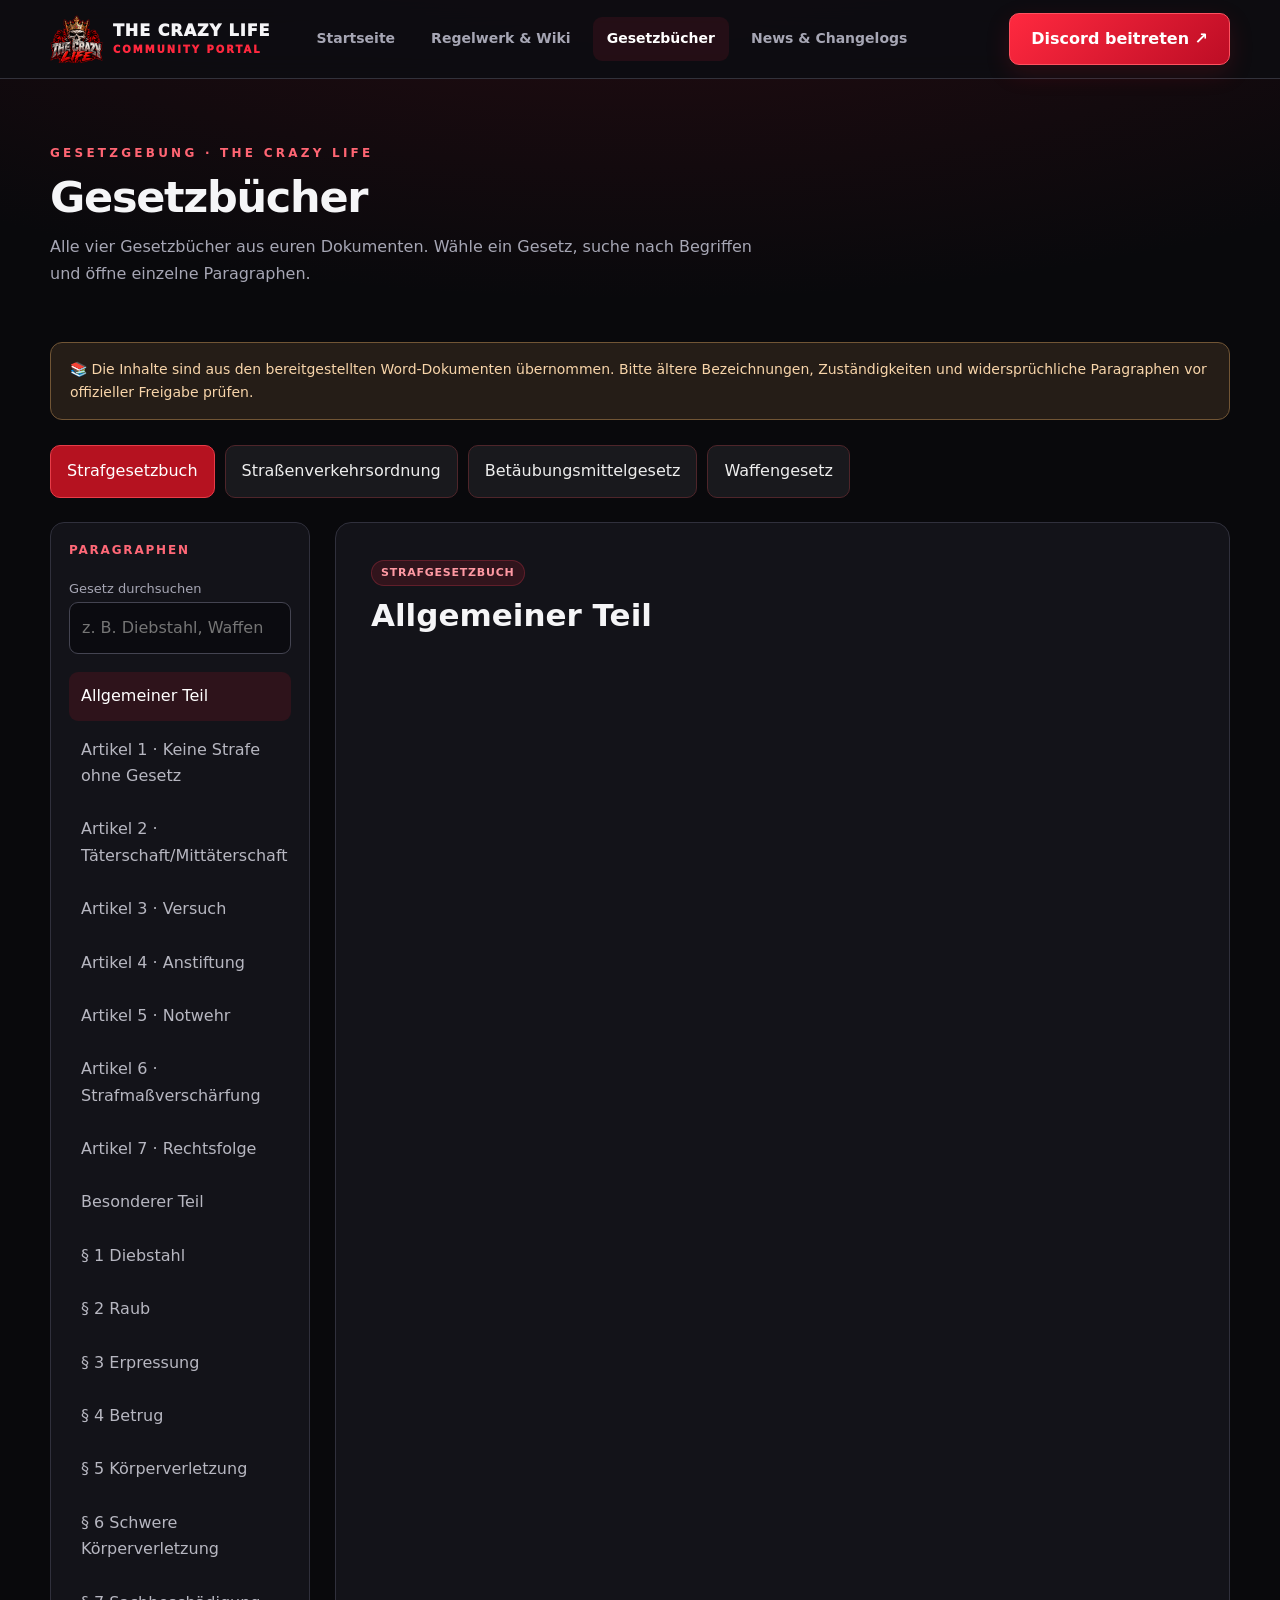
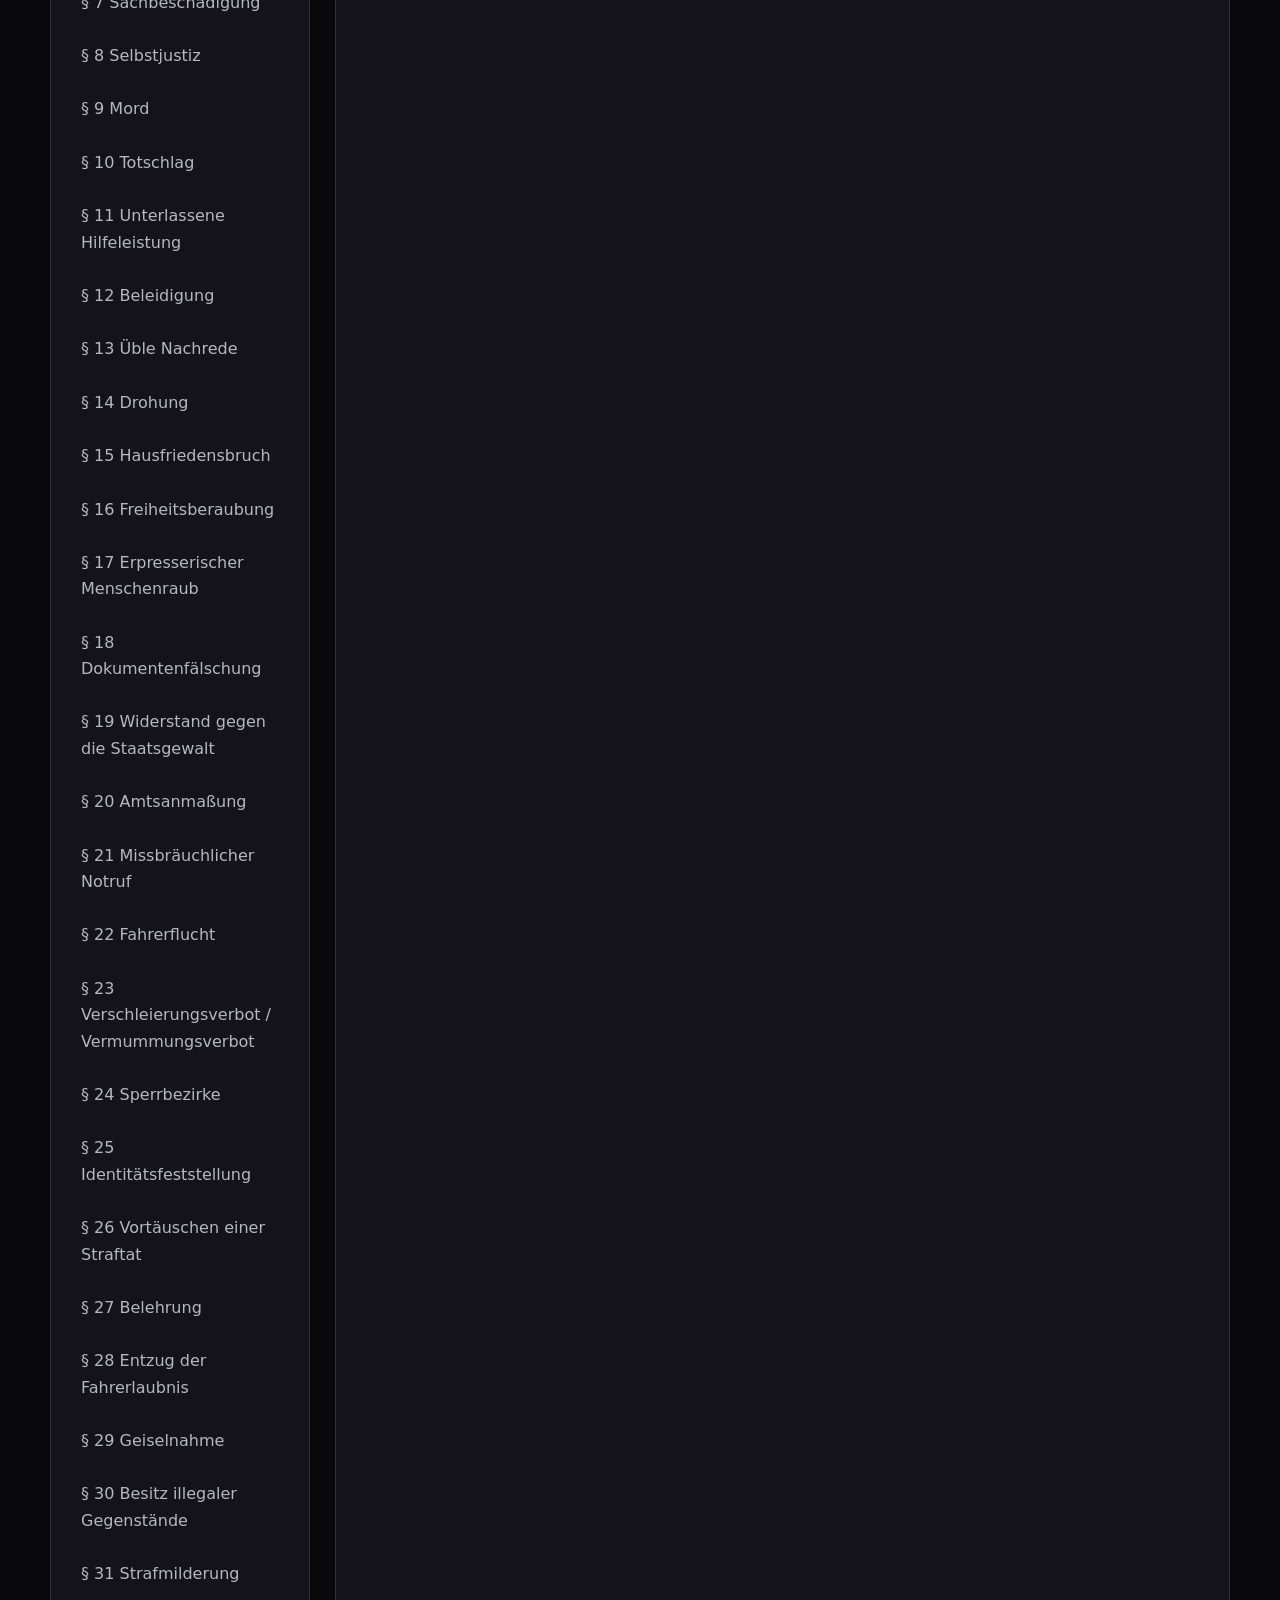
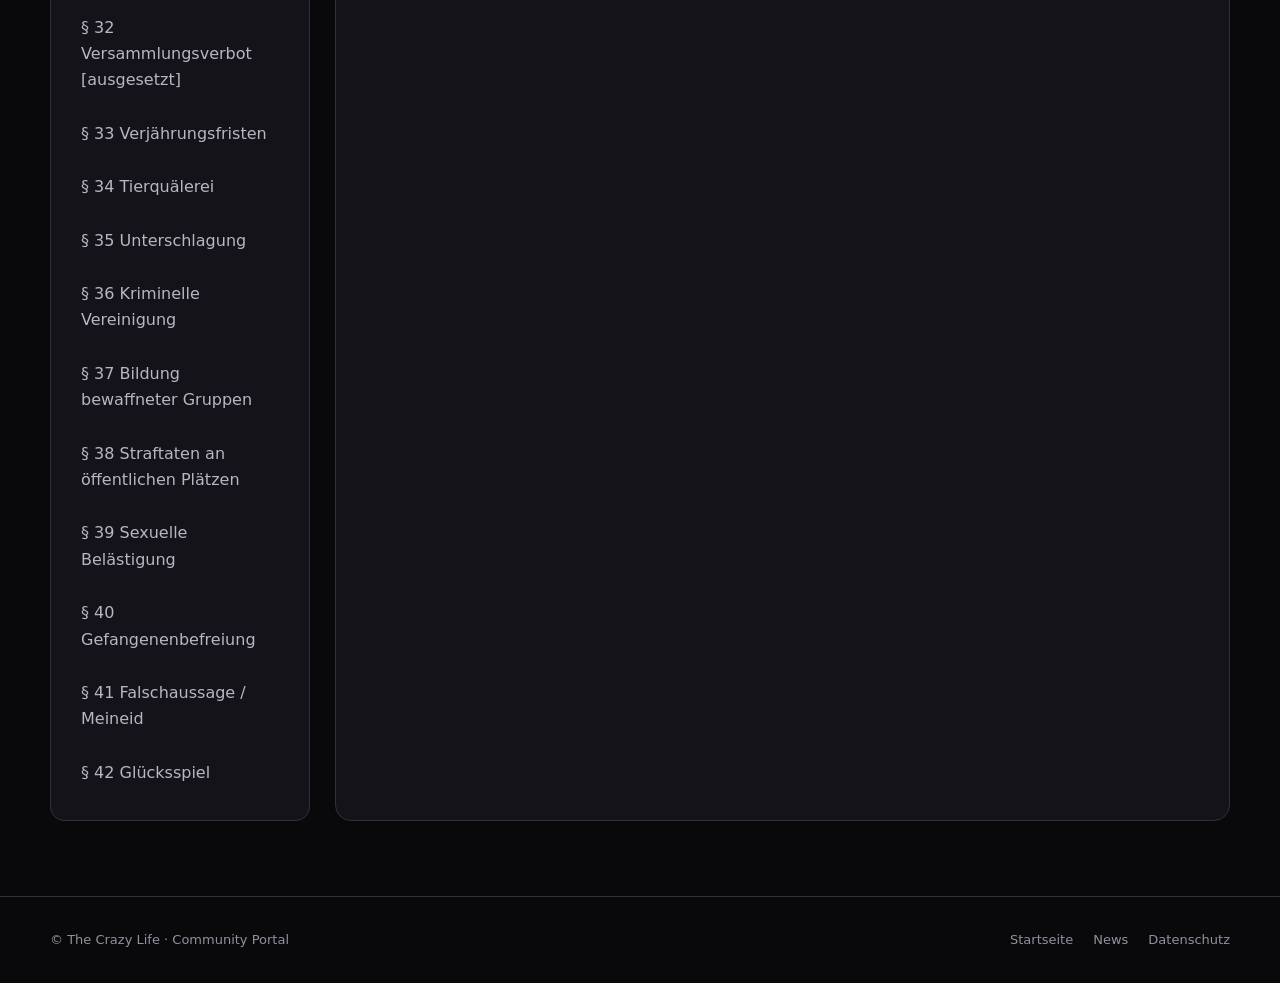
==== gesetze.html @ 924e601f "Add files via upload" ====
<!doctype html><html lang="de"><head><meta charset="utf-8"><meta name="viewport" content="width=device-width,initial-scale=1"><title>Gesetzbücher | TCL</title><meta name="description" content="Regelwerk und Wiki für The Crazy Life."><link rel="icon" href="assets/tcl-logo.png"><link rel="stylesheet" href="style.css"></head><body><header class="topbar"><div class="container header-inner"><a class="brand" href="index.html"><img src="assets/tcl-logo.png" alt="TCL Logo"><span>THE CRAZY LIFE<small>COMMUNITY PORTAL</small></span></a><nav class="nav" id="nav" aria-label="Hauptnavigation"><a href="index.html">Startseite</a><a href="regelwerk.html">Regelwerk & Wiki</a><a class="active" href="gesetze.html">Gesetzbücher</a><a href="news.html">News & Changelogs</a></nav><a class="discord" href="https://discord.gg/RqWHQWPMZW" target="_blank" rel="noopener">Discord beitreten ↗</a><button id="menu-toggle" class="hamburger" aria-label="Menü öffnen" aria-expanded="false">☰</button></div></header><main class="container"><section class="page-head"><div class="eyebrow">Gesetzgebung · The Crazy Life</div><h1>Gesetzbücher</h1><p>Alle vier Gesetzbücher aus euren Dokumenten. Wähle ein Gesetz, suche nach Begriffen und öffne einzelne Paragraphen.</p></section><div class="alert">📚 Die Inhalte sind aus den bereitgestellten Word-Dokumenten übernommen. Bitte ältere Bezeichnungen, Zuständigkeiten und widersprüchliche Paragraphen vor offizieller Freigabe prüfen.</div><div class="law-tabs" id="law-tabs"></div><section class="layout"><aside class="sidebar"><h3>Paragraphen</h3><label for="law-search" class="muted" style="font-size:13px">Gesetz durchsuchen</label><input class="search" id="law-search" type="search" placeholder="z. B. Diebstahl, Waffen …"><div id="law-list"></div></aside><article class="content-panel" id="law-content" aria-live="polite"></article></section></main><footer class="footer"><div class="container footer-inner"><span>© The Crazy Life · Community Portal</span><div class="footer-links"><a href="index.html">Startseite</a><a href="news.html">News</a><a href="https://thecrazylifeserver.github.io/tcl-legal/privacy.html">Datenschutz</a></div></div></footer><script src="gesetze-data.js"></script><script src="gesetze.js"></script><script src="app.js"></script></body></html>
---- style.css ----
:root{color-scheme:dark;--bg:#09090c;--panel:#131319;--panel2:#1a1a22;--edge:#30303c;--red:#ff283e;--txt:#f5f5f7;--muted:#a6a6b4}*{box-sizing:border-box}html{scroll-behavior:smooth}body{margin:0;background:radial-gradient(ellipse 85% 400px at 50% -100px,#64121e55,transparent),var(--bg);color:var(--txt);font:16px/1.65 Inter,system-ui,-apple-system,'Segoe UI',sans-serif}a{color:inherit;text-decoration:none}button,input{font:inherit}button{cursor:pointer}.container{width:min(1180px,calc(100% - 40px));margin:auto}.topbar{background:#0d0d12ee;backdrop-filter:blur(14px);border-bottom:1px solid #32323b;position:sticky;top:0;z-index:20}.header-inner{height:78px;display:flex;align-items:center;gap:32px}.brand{display:flex;gap:10px;align-items:center;font-weight:950;letter-spacing:.06em;line-height:1.05;min-width:215px}.brand img{width:53px;height:53px;object-fit:contain}.brand small{display:block;font-size:10px;color:var(--red);letter-spacing:.2em;margin-top:5px}.nav{display:flex;gap:8px;align-items:center;flex:1}.nav a{color:var(--muted);font-size:14px;font-weight:750;padding:10px 14px;border-radius:9px}.nav a:hover,.nav a.active{background:#ff283e18;color:#fff}.discord,.btn{background:linear-gradient(135deg,#ff293f,#bd0d25);color:white;border:1px solid #ff5260;border-radius:10px;padding:12px 21px;font-weight:800;display:inline-flex;align-items:center;justify-content:center;gap:9px;box-shadow:0 8px 25px #ec142725}.discord:hover,.btn:hover{filter:brightness(1.15)}.hamburger{display:none;background:none;color:white;border:1px solid var(--edge);border-radius:8px;padding:8px 12px}.hero{position:relative;min-height:550px;display:flex;align-items:center;overflow:hidden;border-bottom:1px solid var(--edge);background:linear-gradient(90deg,#0b0b10 24%,#100b10dd 57%,#21091088),radial-gradient(circle at 82% 44%,#c6092988,transparent 47%)}.hero:before{content:'';position:absolute;inset:0;opacity:.3;background:repeating-linear-gradient(130deg,transparent 0 70px,#ff273013 71px 72px)}.hero-inner{display:grid;grid-template-columns:1fr 430px;align-items:center;position:relative;gap:30px;padding:55px 0}.hero-logo{width:100%;max-height:430px;object-fit:contain;filter:drop-shadow(0 0 52px #de11274e)}.eyebrow{font-size:12px;text-transform:uppercase;letter-spacing:.27em;font-weight:900;color:#ff6573}.hero h1{font-size:clamp(44px,6vw,78px);line-height:1.02;margin:14px 0 20px;font-weight:950;letter-spacing:-.05em}.hero h1 span{color:var(--red)}.lead{font-size:18px;color:#c3c3ce;max-width:590px}.actions{display:flex;flex-wrap:wrap;gap:12px;margin-top:30px}.btn-secondary{background:#24242e;border-color:#454552;box-shadow:none}.section{padding:70px 0}.section-head{display:flex;justify-content:space-between;align-items:end;gap:20px;margin-bottom:24px}.section h2,.page-head h1{font-size:clamp(29px,3.8vw,43px);margin:9px 0 12px;line-height:1.15;letter-spacing:-.03em}.muted{color:var(--muted)}.section-head p{margin:0}.grid{display:grid;grid-template-columns:repeat(3,1fr);gap:18px}.card{background:linear-gradient(160deg,#1c1c24,#121218);border:1px solid var(--edge);border-radius:16px;padding:25px;transition:transform .2s,border-color .2s}.card:hover{transform:translateY(-3px);border-color:#bb263a}.card .symbol{font-size:30px;margin-bottom:15px}.card h3{font-size:20px;margin:0 0 10px}.card p{color:var(--muted);font-size:14px;margin:0 0 18px}.card .more{color:#ff6877;font-weight:800;font-size:14px}.alert{background:#251d17;border:1px solid #715535;color:#f8d5aa;padding:15px 19px;border-radius:12px;margin:25px 0;font-size:14px}.page-head{padding:65px 0 30px}.page-head p{max-width:720px;color:var(--muted);margin:0}.layout{display:grid;grid-template-columns:260px 1fr;gap:25px;padding-bottom:75px}.sidebar{align-self:start;position:sticky;top:102px;border:1px solid var(--edge);border-radius:14px;padding:18px;background:var(--panel)}.sidebar h3{font-size:12px;color:#ff6877;letter-spacing:.15em;margin:0 0 15px;text-transform:uppercase}.side-btn{width:100%;border:0;border-radius:9px;text-align:left;background:none;color:#b7b7c1;padding:11px 12px;margin-bottom:5px}.side-btn:hover,.side-btn.active{background:#b9162929;color:#fff}.content-panel{background:var(--panel);border:1px solid var(--edge);border-radius:16px;padding:35px;min-height:400px}.content-panel h2{font-size:31px;margin:4px 0 15px}.content-panel h3{margin-top:26px}.content-panel p,.content-panel li{color:#bcbcc7}.content-panel ul{padding-left:24px}.tag{font-size:11px;display:inline-block;color:#ff99a3;background:#e41b3225;border:1px solid #9c2d3b75;border-radius:20px;padding:3px 9px;font-weight:800;text-transform:uppercase;letter-spacing:.07em}.search{width:100%;background:#0b0b10;color:white;border:1px solid #444451;border-radius:9px;padding:12px;margin-bottom:18px;outline:none}.search:focus{border-color:var(--red)}.news-grid{display:grid;grid-template-columns:repeat(2,1fr);gap:20px;padding-bottom:80px}.news-card{background:var(--panel);border:1px solid var(--edge);border-radius:15px;padding:25px}.news-card h2{margin:15px 0 10px;font-size:24px}.news-card p{color:var(--muted)}.news-card time{color:#aaa8b2;font-size:13px}.footer{border-top:1px solid var(--edge);padding:32px 0;color:#91919e;font-size:13px}.footer-inner{display:flex;justify-content:space-between;gap:15px;flex-wrap:wrap}.footer a:hover{color:white}.footer-links{display:flex;gap:20px}.empty{padding:25px;color:var(--muted)}@media(max-width:820px){.header-inner{height:68px}.hamburger{display:block;margin-left:auto}.nav{display:none;position:absolute;top:68px;left:0;right:0;flex-direction:column;align-items:stretch;padding:12px 20px;background:#101016;border-bottom:1px solid var(--edge)}.nav.open{display:flex}.nav a{padding:12px}.header-inner>.discord{display:none}.hero-inner{grid-template-columns:1fr;padding:50px 0 35px}.hero-logo{grid-row:1;height:225px}.hero{min-height:0}.grid{grid-template-columns:1fr}.layout{grid-template-columns:1fr}.sidebar{position:static}.news-grid{grid-template-columns:1fr}.content-panel{padding:23px}.section{padding:50px 0}.section-head{align-items:start;flex-direction:column}}@media(prefers-reduced-motion:reduce){*,*:before,*:after{scroll-behavior:auto!important;transition:none!important}}

.law-tabs{display:flex;gap:10px;flex-wrap:wrap;margin:24px 0}.law-tab{border:1px solid #4e252a;background:#19191d;color:#eee;padding:12px 16px;border-radius:10px;cursor:pointer;font:inherit}.law-tab.selected,.law-tab:hover{background:#b51220;border-color:#e83c48;color:white}.rule-body p{white-space:pre-wrap;line-height:1.75;overflow-wrap:anywhere;margin:0 0 12px}

.changelog-toolbar{display:flex;flex-wrap:wrap;gap:12px;align-items:center;margin:16px 0 28px}.changelog-toolbar .search{width:auto;flex:1;min-width:200px;margin-bottom:0}.changelog-toolbar select{flex:0 0 170px;min-width:140px}.changelog-list{display:grid;grid-template-columns:1fr;gap:22px;padding-bottom:80px}.update-card{scroll-margin-top:110px}.update-meta{display:flex;align-items:center;gap:12px}.update-card h2{margin:12px 0 18px}.change-section{padding:13px 0;border-top:1px solid var(--edge)}.change-section h3{font-size:15px;color:#ff818c;margin:4px 0 9px}.change-items{padding-left:23px;margin:0}.change-items li{color:#c5c5ce;margin:7px 0;line-height:1.65}.news-card .more{font-weight:750;color:#ff7b87}.news-card time{display:inline-block}.update-card p{line-height:1.6}@media(max-width:560px){.changelog-toolbar select{flex:1}.update-card{padding:19px}}
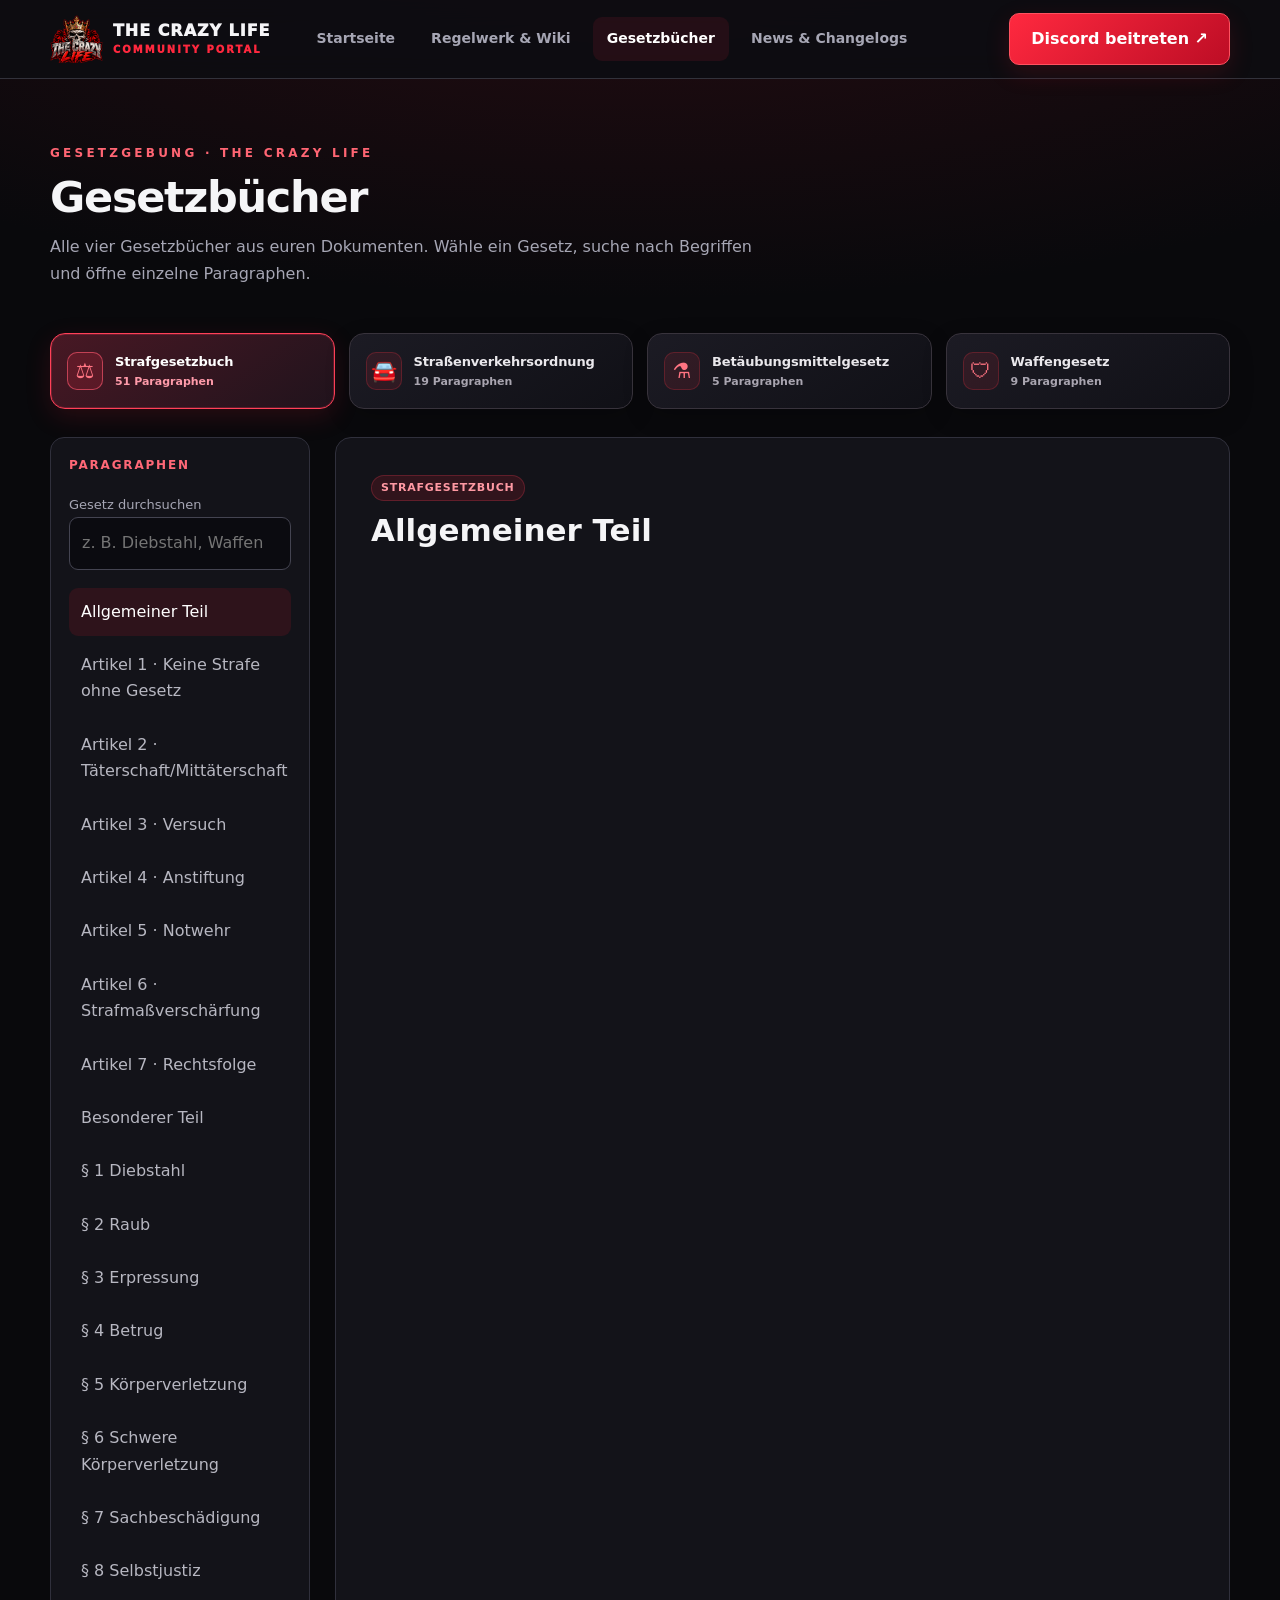
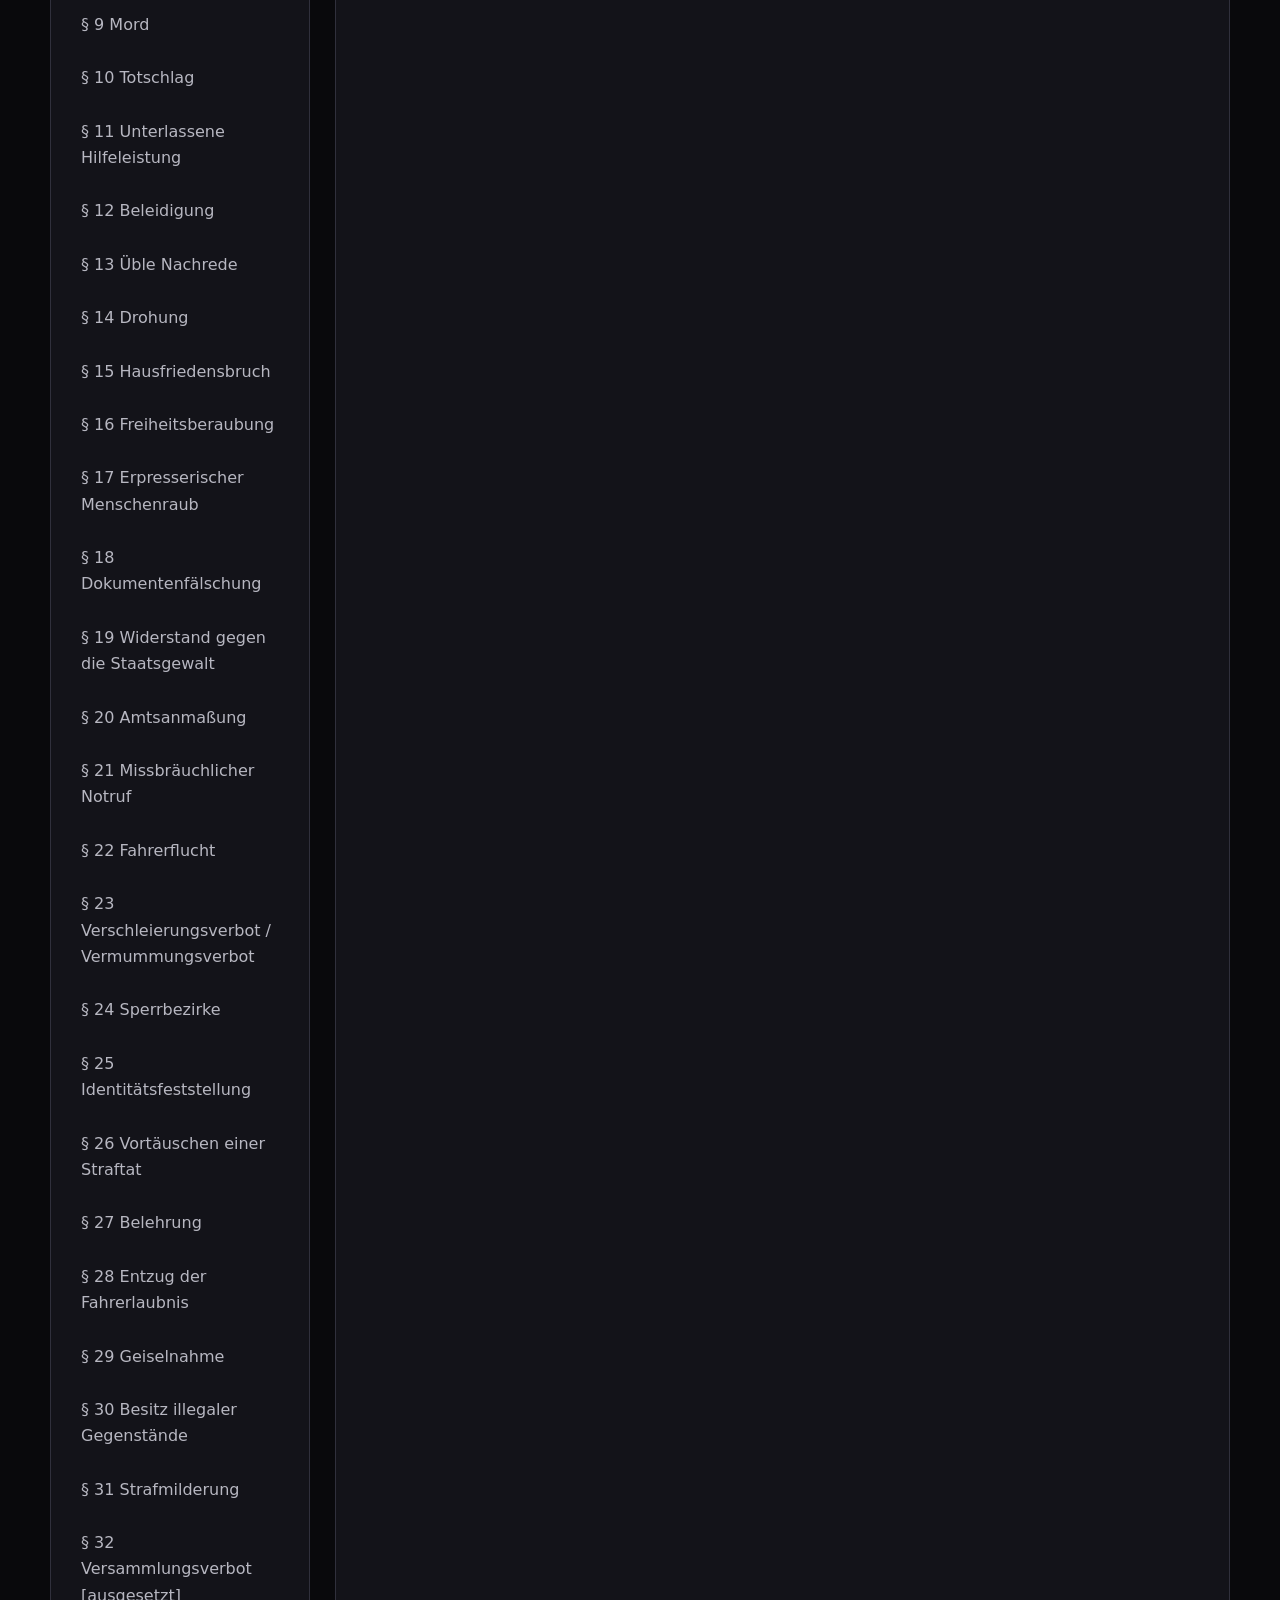
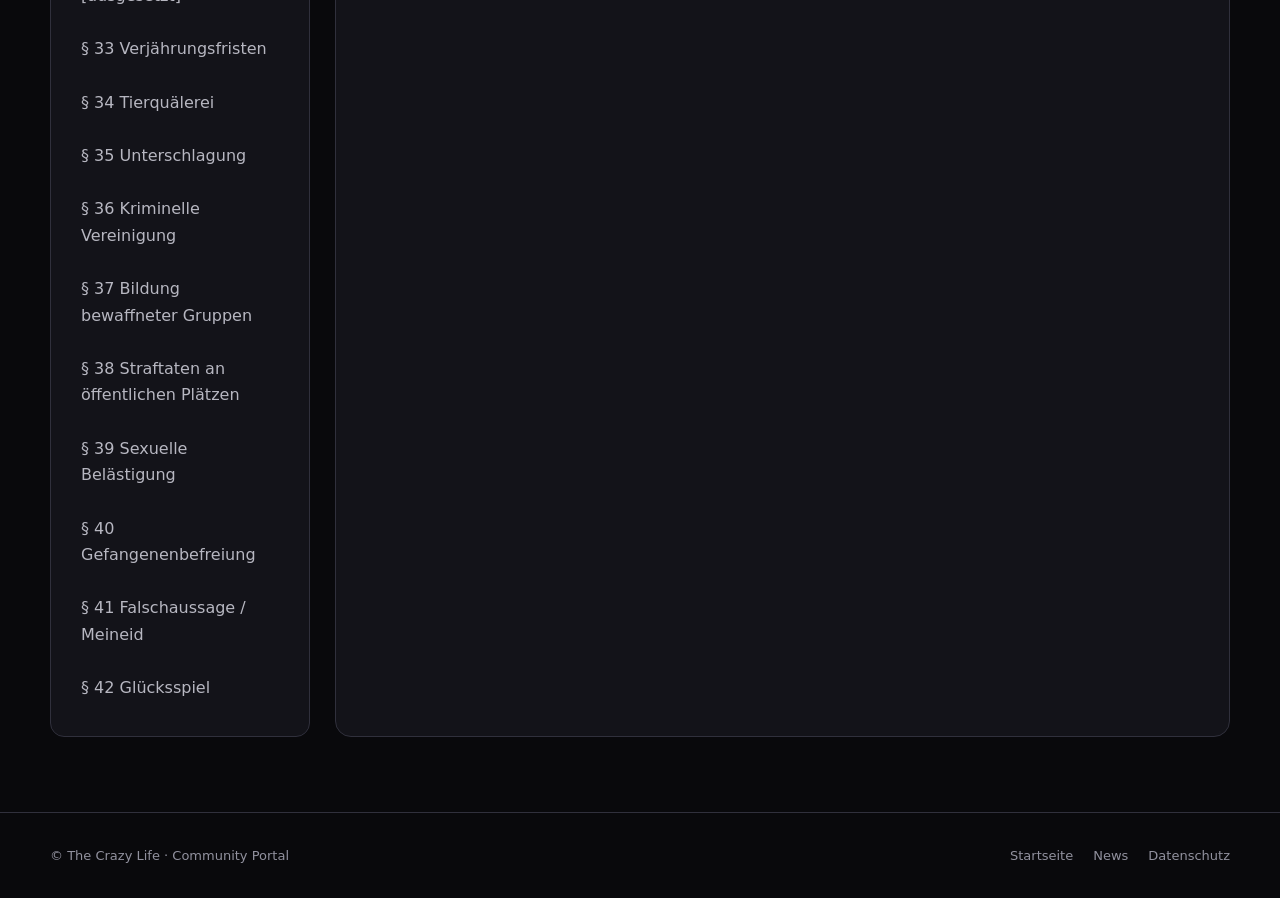
==== commit af763899: "Add files via upload" ====
--- a/gesetze.html
+++ b/gesetze.html
@@ -1 +1 @@
-<!doctype html><html lang="de"><head><meta charset="utf-8"><meta name="viewport" content="width=device-width,initial-scale=1"><title>Gesetzbücher | TCL</title><meta name="description" content="Regelwerk und Wiki für The Crazy Life."><link rel="icon" href="assets/tcl-logo.png"><link rel="stylesheet" href="style.css"></head><body><header class="topbar"><div class="container header-inner"><a class="brand" href="index.html"><img src="assets/tcl-logo.png" alt="TCL Logo"><span>THE CRAZY LIFE<small>COMMUNITY PORTAL</small></span></a><nav class="nav" id="nav" aria-label="Hauptnavigation"><a href="index.html">Startseite</a><a href="regelwerk.html">Regelwerk & Wiki</a><a class="active" href="gesetze.html">Gesetzbücher</a><a href="news.html">News & Changelogs</a></nav><a class="discord" href="https://discord.gg/RqWHQWPMZW" target="_blank" rel="noopener">Discord beitreten ↗</a><button id="menu-toggle" class="hamburger" aria-label="Menü öffnen" aria-expanded="false">☰</button></div></header><main class="container"><section class="page-head"><div class="eyebrow">Gesetzgebung · The Crazy Life</div><h1>Gesetzbücher</h1><p>Alle vier Gesetzbücher aus euren Dokumenten. Wähle ein Gesetz, suche nach Begriffen und öffne einzelne Paragraphen.</p></section><div class="alert">📚 Die Inhalte sind aus den bereitgestellten Word-Dokumenten übernommen. Bitte ältere Bezeichnungen, Zuständigkeiten und widersprüchliche Paragraphen vor offizieller Freigabe prüfen.</div><div class="law-tabs" id="law-tabs"></div><section class="layout"><aside class="sidebar"><h3>Paragraphen</h3><label for="law-search" class="muted" style="font-size:13px">Gesetz durchsuchen</label><input class="search" id="law-search" type="search" placeholder="z. B. Diebstahl, Waffen …"><div id="law-list"></div></aside><article class="content-panel" id="law-content" aria-live="polite"></article></section></main><footer class="footer"><div class="container footer-inner"><span>© The Crazy Life · Community Portal</span><div class="footer-links"><a href="index.html">Startseite</a><a href="news.html">News</a><a href="https://thecrazylifeserver.github.io/tcl-legal/privacy.html">Datenschutz</a></div></div></footer><script src="gesetze-data.js"></script><script src="gesetze.js"></script><script src="app.js"></script></body></html>+<!doctype html><html lang="de"><head><meta charset="utf-8"><meta name="viewport" content="width=device-width,initial-scale=1"><title>Gesetzbücher | TCL</title><meta name="description" content="Regelwerk und Wiki für The Crazy Life."><link rel="icon" href="assets/tcl-logo.png"><link rel="stylesheet" href="style.css?v=20261015-2"></head><body><header class="topbar"><div class="container header-inner"><a class="brand" href="index.html"><img src="assets/tcl-logo.png" alt="TCL Logo"><span>THE CRAZY LIFE<small>COMMUNITY PORTAL</small></span></a><nav class="nav" id="nav" aria-label="Hauptnavigation"><a href="index.html">Startseite</a><a href="regelwerk.html">Regelwerk & Wiki</a><a class="active" href="gesetze.html">Gesetzbücher</a><a href="news.html">News & Changelogs</a></nav><a class="discord" href="https://discord.gg/RqWHQWPMZW" target="_blank" rel="noopener">Discord beitreten ↗</a><button id="menu-toggle" class="hamburger" aria-label="Menü öffnen" aria-expanded="false">☰</button></div></header><main class="container"><section class="page-head"><div class="eyebrow">Gesetzgebung · The Crazy Life</div><h1>Gesetzbücher</h1><p>Alle vier Gesetzbücher aus euren Dokumenten. Wähle ein Gesetz, suche nach Begriffen und öffne einzelne Paragraphen.</p></section><div class="law-tabs" id="law-tabs"></div><section class="layout"><aside class="sidebar"><h3>Paragraphen</h3><label for="law-search" class="muted" style="font-size:13px">Gesetz durchsuchen</label><input class="search" id="law-search" type="search" placeholder="z. B. Diebstahl, Waffen …"><div id="law-list"></div></aside><article class="content-panel" id="law-content" aria-live="polite"></article></section></main><footer class="footer"><div class="container footer-inner"><span>© The Crazy Life · Community Portal</span><div class="footer-links"><a href="index.html">Startseite</a><a href="news.html">News</a><a href="https://thecrazylifeserver.github.io/tcl-legal/privacy.html">Datenschutz</a></div></div></footer><script src="gesetze-data.js"></script><script src="gesetze.js"></script><script src="app.js"></script></body></html>
--- a/style.css
+++ b/style.css
@@ -3,3 +3,17 @@
 .law-tabs{display:flex;gap:10px;flex-wrap:wrap;margin:24px 0}.law-tab{border:1px solid #4e252a;background:#19191d;color:#eee;padding:12px 16px;border-radius:10px;cursor:pointer;font:inherit}.law-tab.selected,.law-tab:hover{background:#b51220;border-color:#e83c48;color:white}.rule-body p{white-space:pre-wrap;line-height:1.75;overflow-wrap:anywhere;margin:0 0 12px}
 
 .changelog-toolbar{display:flex;flex-wrap:wrap;gap:12px;align-items:center;margin:16px 0 28px}.changelog-toolbar .search{width:auto;flex:1;min-width:200px;margin-bottom:0}.changelog-toolbar select{flex:0 0 170px;min-width:140px}.changelog-list{display:grid;grid-template-columns:1fr;gap:22px;padding-bottom:80px}.update-card{scroll-margin-top:110px}.update-meta{display:flex;align-items:center;gap:12px}.update-card h2{margin:12px 0 18px}.change-section{padding:13px 0;border-top:1px solid var(--edge)}.change-section h3{font-size:15px;color:#ff818c;margin:4px 0 9px}.change-items{padding-left:23px;margin:0}.change-items li{color:#c5c5ce;margin:7px 0;line-height:1.65}.news-card .more{font-weight:750;color:#ff7b87}.news-card time{display:inline-block}.update-card p{line-height:1.6}@media(max-width:560px){.changelog-toolbar select{flex:1}.update-card{padding:19px}}
+
+/* TCL Gesetzbuch-Navigation V2 */
+.law-tabs{display:grid;grid-template-columns:repeat(4,minmax(0,1fr));gap:14px;margin:16px 0 28px;align-items:stretch}
+.law-tabs .law-tab{appearance:none;-webkit-appearance:none;min-width:0;display:grid;grid-template-columns:36px minmax(0,1fr);grid-template-rows:auto auto;align-items:center;column-gap:12px;row-gap:3px;text-align:left;padding:18px 16px;border:1px solid #38333c;border-radius:15px;background:linear-gradient(145deg,#1c1b24 0%,#101016 100%);color:#eae8ec;box-shadow:0 8px 24px #0003;cursor:pointer;transition:border-color .18s,background .18s,box-shadow .18s,transform .18s;font-family:inherit;font-size:inherit;line-height:1.35}
+.law-tabs .law-tab:hover{background:linear-gradient(145deg,#2a1c26,#18131b);border-color:#aa3445;transform:translateY(-2px)}
+.law-tabs .law-tab.selected{background:linear-gradient(145deg,#481824,#20131c);border-color:#ff4058;box-shadow:inset 0 0 0 1px #fd37533d,0 8px 26px #e31b3526;color:white}
+.law-tabs .law-tab:focus-visible{outline:3px solid #ff6175;outline-offset:3px}
+.law-tab-icon{grid-row:1/3;display:grid;place-items:center;width:36px;height:38px;background:#ff31431a;border:1px solid #ff31433a;border-radius:10px;color:#ff7482;font-size:21px}
+.law-tab.selected .law-tab-icon{background:#ef29402b;border-color:#fc5770a1}
+.law-tab-label{font-size:13px;font-weight:850;overflow-wrap:anywhere;letter-spacing:-.01em}
+.law-tab-count{font-size:11px;font-weight:650;color:#a9a5b0}
+.law-tab.selected .law-tab-count{color:#ff9baa}
+@media(max-width:990px){.law-tabs{grid-template-columns:repeat(2,minmax(0,1fr))}}
+@media(max-width:510px){.law-tabs{gap:9px}.law-tabs .law-tab{padding:12px 10px;grid-template-columns:28px minmax(0,1fr);column-gap:9px;border-radius:12px}.law-tab-icon{width:28px;height:32px;font-size:16px}.law-tab-label{font-size:12px}.law-tab-count{font-size:10px}}
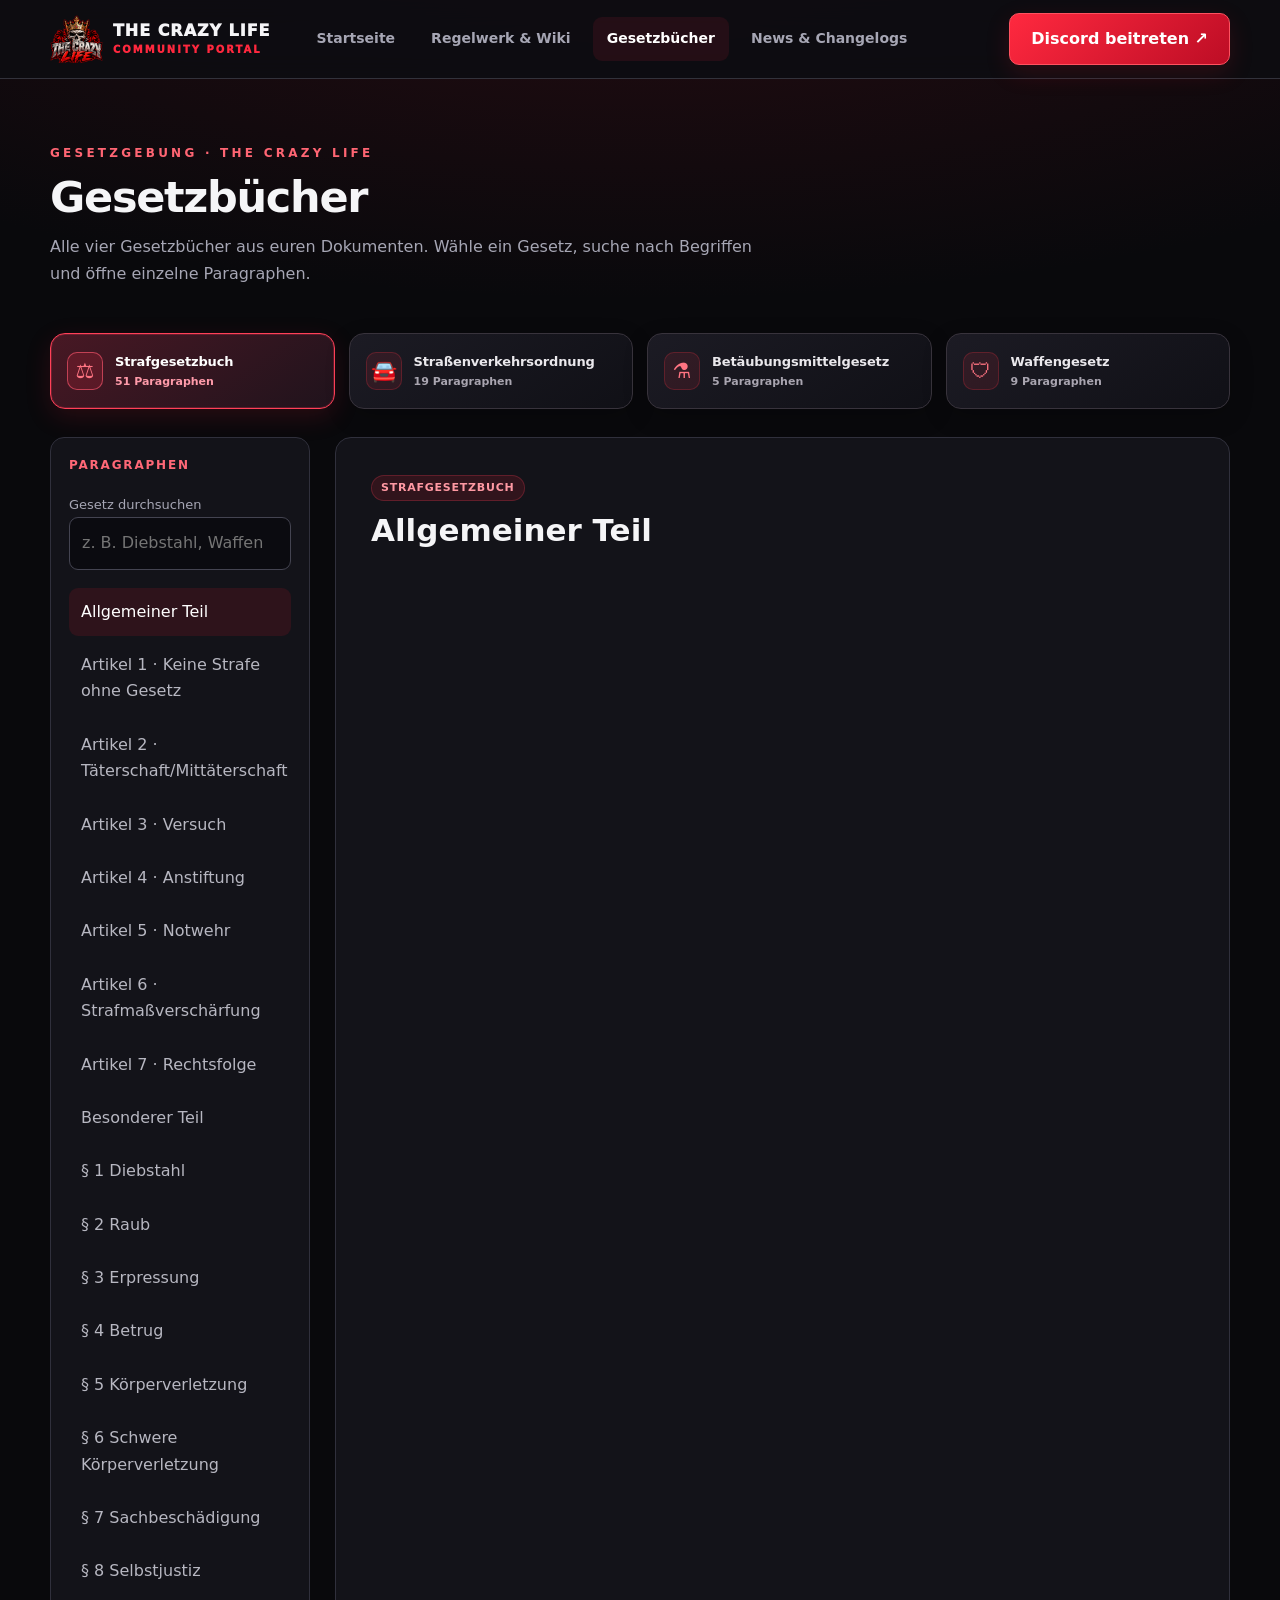
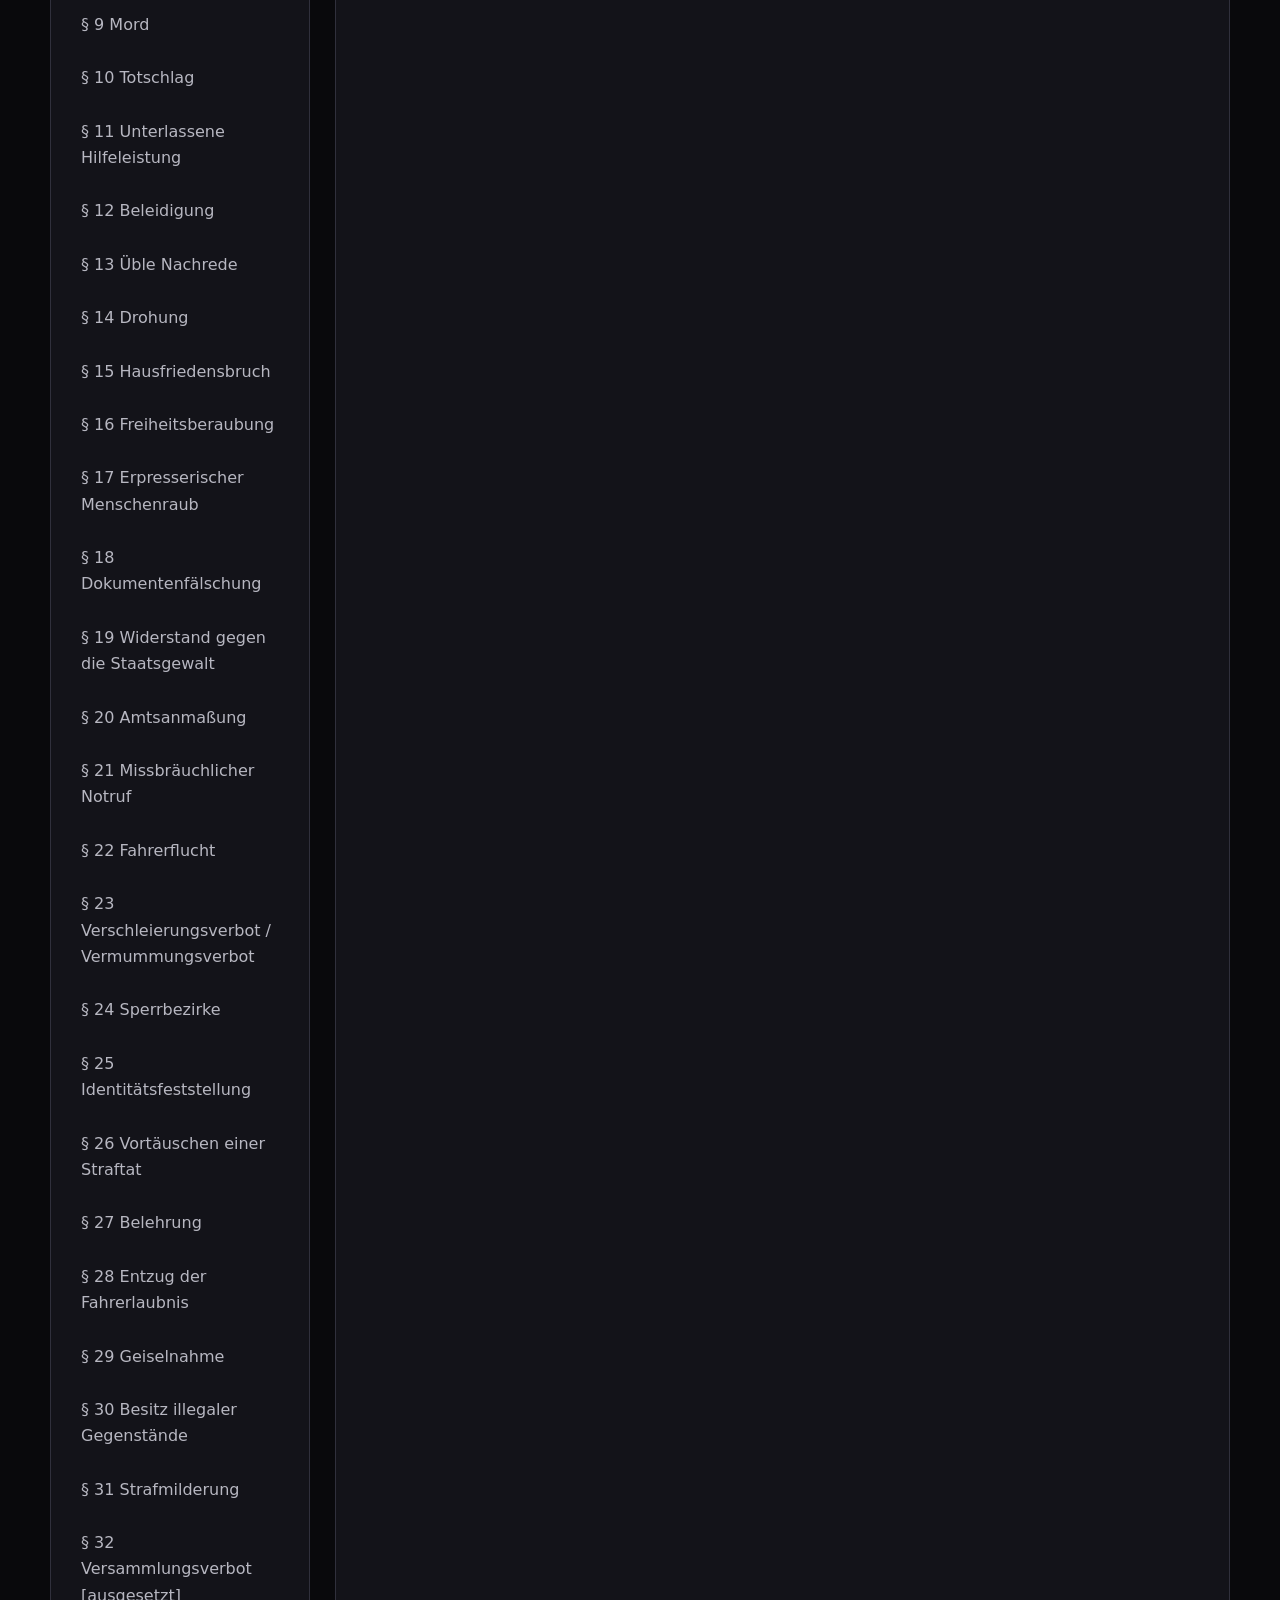
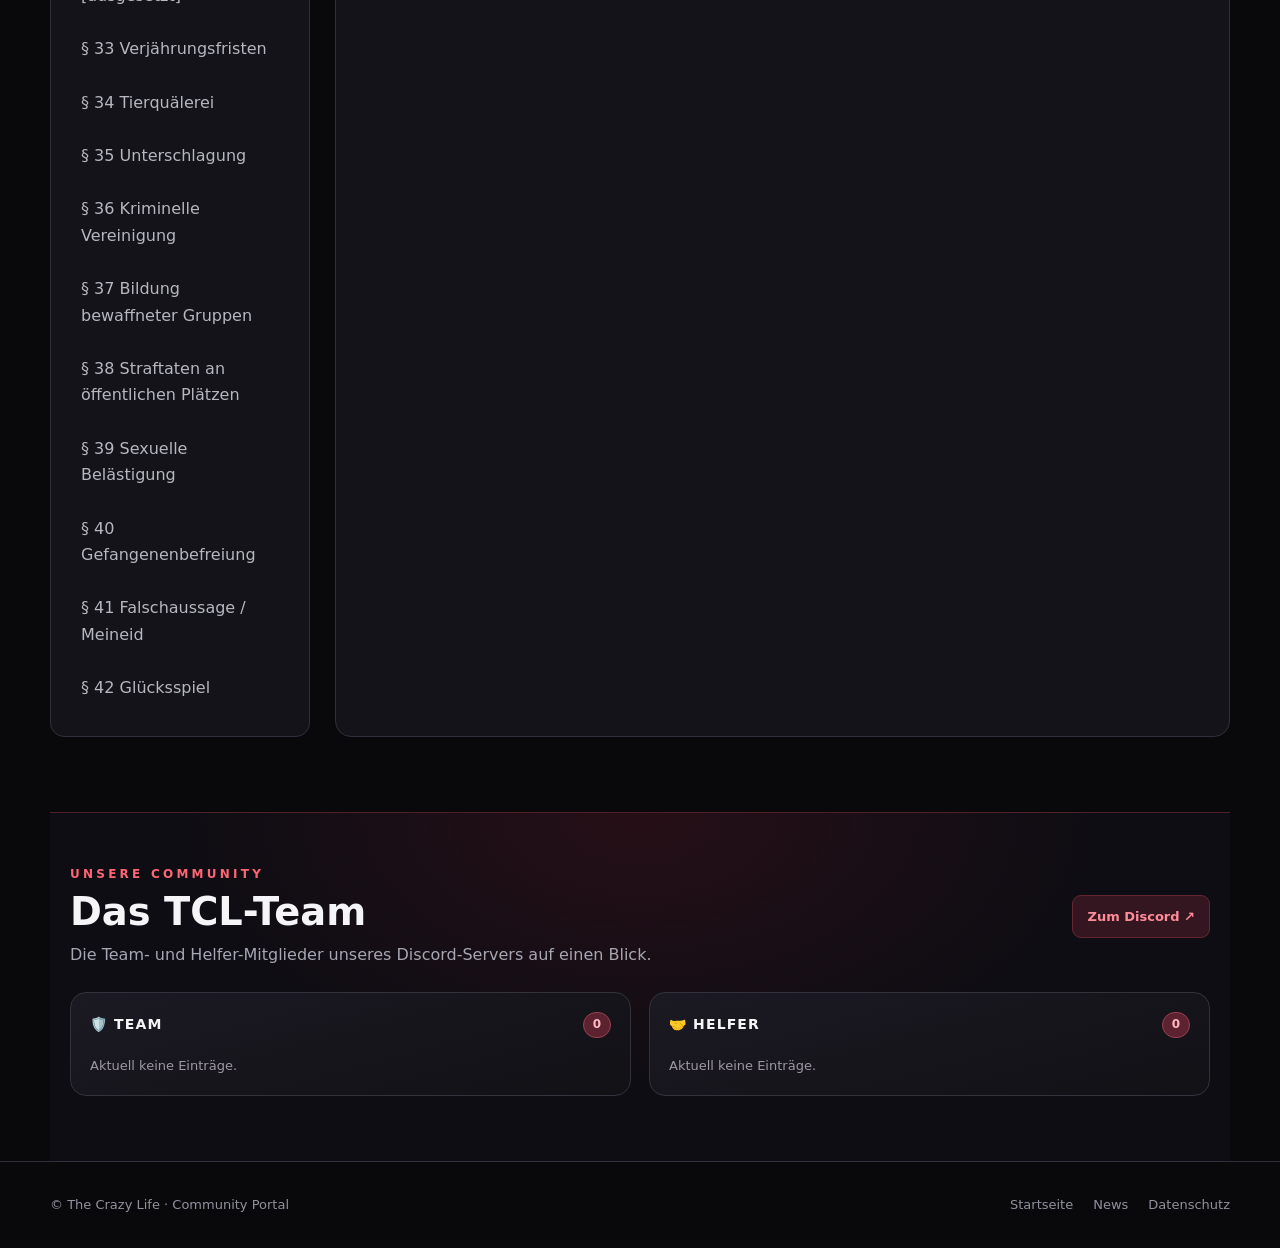
==== commit 255e8546: "Add files via upload" ====
--- a/gesetze.html
+++ b/gesetze.html
@@ -1 +1 @@
-<!doctype html><html lang="de"><head><meta charset="utf-8"><meta name="viewport" content="width=device-width,initial-scale=1"><title>Gesetzbücher | TCL</title><meta name="description" content="Regelwerk und Wiki für The Crazy Life."><link rel="icon" href="assets/tcl-logo.png"><link rel="stylesheet" href="style.css?v=20261015-2"></head><body><header class="topbar"><div class="container header-inner"><a class="brand" href="index.html"><img src="assets/tcl-logo.png" alt="TCL Logo"><span>THE CRAZY LIFE<small>COMMUNITY PORTAL</small></span></a><nav class="nav" id="nav" aria-label="Hauptnavigation"><a href="index.html">Startseite</a><a href="regelwerk.html">Regelwerk & Wiki</a><a class="active" href="gesetze.html">Gesetzbücher</a><a href="news.html">News & Changelogs</a></nav><a class="discord" href="https://discord.gg/RqWHQWPMZW" target="_blank" rel="noopener">Discord beitreten ↗</a><button id="menu-toggle" class="hamburger" aria-label="Menü öffnen" aria-expanded="false">☰</button></div></header><main class="container"><section class="page-head"><div class="eyebrow">Gesetzgebung · The Crazy Life</div><h1>Gesetzbücher</h1><p>Alle vier Gesetzbücher aus euren Dokumenten. Wähle ein Gesetz, suche nach Begriffen und öffne einzelne Paragraphen.</p></section><div class="law-tabs" id="law-tabs"></div><section class="layout"><aside class="sidebar"><h3>Paragraphen</h3><label for="law-search" class="muted" style="font-size:13px">Gesetz durchsuchen</label><input class="search" id="law-search" type="search" placeholder="z. B. Diebstahl, Waffen …"><div id="law-list"></div></aside><article class="content-panel" id="law-content" aria-live="polite"></article></section></main><footer class="footer"><div class="container footer-inner"><span>© The Crazy Life · Community Portal</span><div class="footer-links"><a href="index.html">Startseite</a><a href="news.html">News</a><a href="https://thecrazylifeserver.github.io/tcl-legal/privacy.html">Datenschutz</a></div></div></footer><script src="gesetze-data.js"></script><script src="gesetze.js"></script><script src="app.js"></script></body></html>+<!doctype html><html lang="de"><head><meta charset="utf-8"><meta name="viewport" content="width=device-width,initial-scale=1"><title>Gesetzbücher | TCL</title><meta name="description" content="Regelwerk und Wiki für The Crazy Life."><link rel="icon" href="assets/tcl-logo.png"><link rel="stylesheet" href="style.css?v=20261015-team-1"></head><body><header class="topbar"><div class="container header-inner"><a class="brand" href="index.html"><img src="assets/tcl-logo.png" alt="TCL Logo"><span>THE CRAZY LIFE<small>COMMUNITY PORTAL</small></span></a><nav class="nav" id="nav" aria-label="Hauptnavigation"><a href="index.html">Startseite</a><a href="regelwerk.html">Regelwerk & Wiki</a><a class="active" href="gesetze.html">Gesetzbücher</a><a href="news.html">News & Changelogs</a></nav><a class="discord" href="https://discord.gg/RqWHQWPMZW" target="_blank" rel="noopener">Discord beitreten ↗</a><button id="menu-toggle" class="hamburger" aria-label="Menü öffnen" aria-expanded="false">☰</button></div></header><main class="container"><section class="page-head"><div class="eyebrow">Gesetzgebung · The Crazy Life</div><h1>Gesetzbücher</h1><p>Alle vier Gesetzbücher aus euren Dokumenten. Wähle ein Gesetz, suche nach Begriffen und öffne einzelne Paragraphen.</p></section><div class="law-tabs" id="law-tabs"></div><section class="layout"><aside class="sidebar"><h3>Paragraphen</h3><label for="law-search" class="muted" style="font-size:13px">Gesetz durchsuchen</label><input class="search" id="law-search" type="search" placeholder="z. B. Diebstahl, Waffen …"><div id="law-list"></div></aside><article class="content-panel" id="law-content" aria-live="polite"></article></section><section class="team-area" aria-labelledby="team-heading"><div class="container"><div class="team-head"><div><div class="eyebrow">Unsere Community</div><h2 id="team-heading">Das TCL-Team</h2><p>Die Team- und Helfer-Mitglieder unseres Discord-Servers auf einen Blick.</p></div><a class="team-join" href="https://discord.gg/RqWHQWPMZW" target="_blank" rel="noopener">Zum Discord ↗</a></div><div class="team-groups" id="discord-team-roster" aria-live="polite"></div></div></section></main><footer class="footer"><div class="container footer-inner"><span>© The Crazy Life · Community Portal</span><div class="footer-links"><a href="index.html">Startseite</a><a href="news.html">News</a><a href="https://thecrazylifeserver.github.io/tcl-legal/privacy.html">Datenschutz</a></div></div></footer><script src="gesetze-data.js"></script><script src="gesetze.js"></script><script src="app.js"></script><script src="team.js?v=20261015-1" defer></script></body></html>
--- a/style.css
+++ b/style.css
@@ -17,3 +17,24 @@
 .law-tab.selected .law-tab-count{color:#ff9baa}
 @media(max-width:990px){.law-tabs{grid-template-columns:repeat(2,minmax(0,1fr))}}
 @media(max-width:510px){.law-tabs{gap:9px}.law-tabs .law-tab{padding:12px 10px;grid-template-columns:28px minmax(0,1fr);column-gap:9px;border-radius:12px}.law-tab-icon{width:28px;height:32px;font-size:16px}.law-tab-label{font-size:12px}.law-tab-count{font-size:10px}}
+
+/* TCL Discord-Team im Forum-Stil */
+.team-area{border-top:1px solid #4e202a;background:radial-gradient(ellipse at 50% 0,#57132055,transparent 55%),#0e0d13;padding:52px 0 65px}
+.team-head{display:flex;align-items:center;justify-content:space-between;gap:20px;margin-bottom:23px;flex-wrap:wrap}
+.team-head h2{font-size:clamp(28px,3vw,40px);line-height:1.15;margin:6px 0 8px}
+.team-head p{color:var(--muted);margin:0}
+.team-join{font-size:13px;font-weight:800;color:#ff8b99;border:1px solid #652632;background:#341620;padding:10px 14px;border-radius:9px}
+.team-join:hover{background:#4b1b27;color:#fff}
+.team-groups{display:grid;grid-template-columns:repeat(2,minmax(0,1fr));gap:18px}
+.team-group{border:1px solid #33313c;background:linear-gradient(165deg,#1b1922,#121116);border-radius:16px;padding:19px}
+.team-group-title{display:flex;align-items:center;justify-content:space-between;gap:10px;margin:0 0 17px;font-size:14px;font-weight:900;letter-spacing:.08em;text-transform:uppercase}
+.team-group-title .team-count{background:#5c2230;color:#ffb8c1;font-size:12px;border:1px solid #984250;padding:2px 9px;border-radius:20px;letter-spacing:0}
+.team-people{display:grid;grid-template-columns:repeat(2,minmax(0,1fr));gap:11px}
+.team-person{min-width:0;border:1px solid #35313d;border-radius:11px;display:flex;align-items:center;gap:11px;padding:11px;background:#101016}
+.team-person img,.team-fallback{width:42px;height:42px;border-radius:50%;flex-shrink:0;object-fit:cover;border:2px solid #a63b50;background:#30202b}
+.team-fallback{display:grid;place-items:center;font-weight:900;color:#ffa0b0}
+.team-person-name{font-size:13px;font-weight:850;color:#f8f5f8;overflow-wrap:anywhere;line-height:1.3}
+.team-person-role{font-size:11px;color:#c78e99;margin-top:2px}
+.team-empty{font-size:13px;color:#9e98a5;margin:0}
+@media(max-width:830px){.team-groups{grid-template-columns:1fr}}
+@media(max-width:520px){.team-people{grid-template-columns:1fr}.team-area{padding:37px 0 48px}}
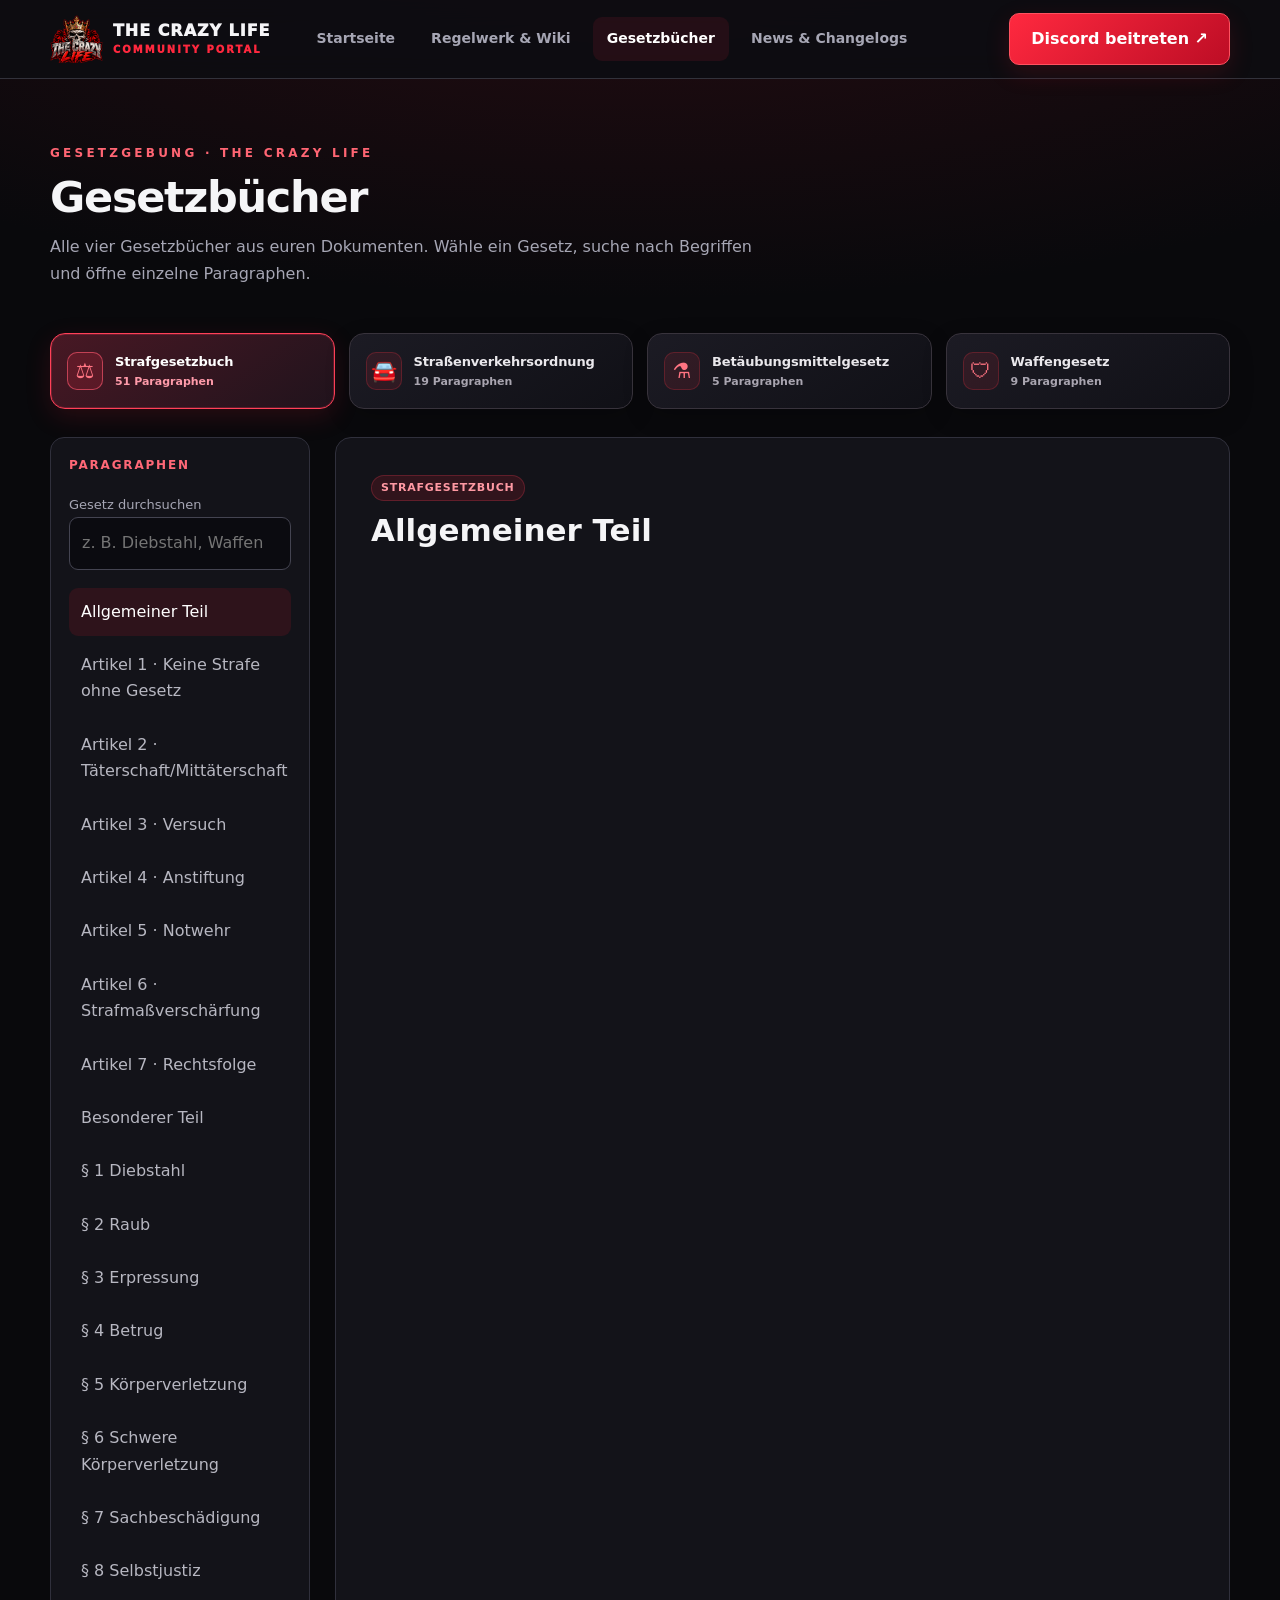
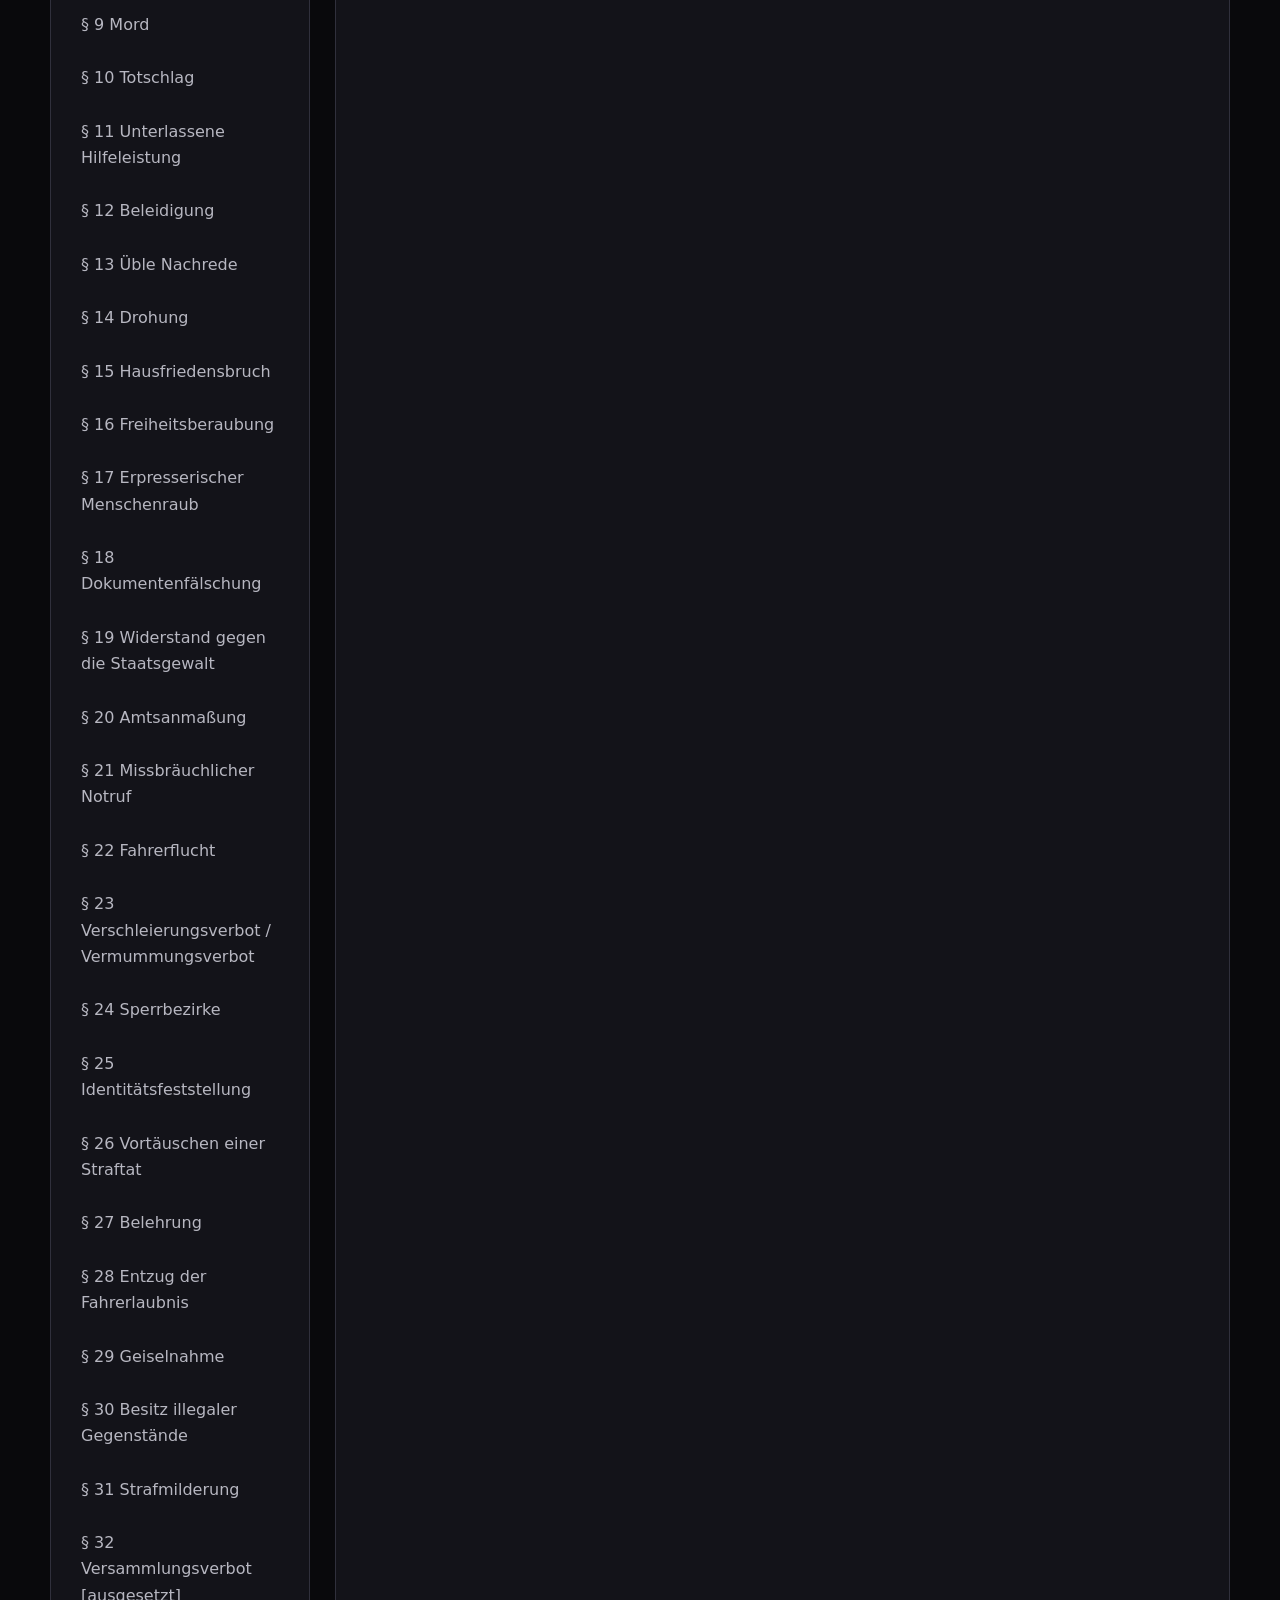
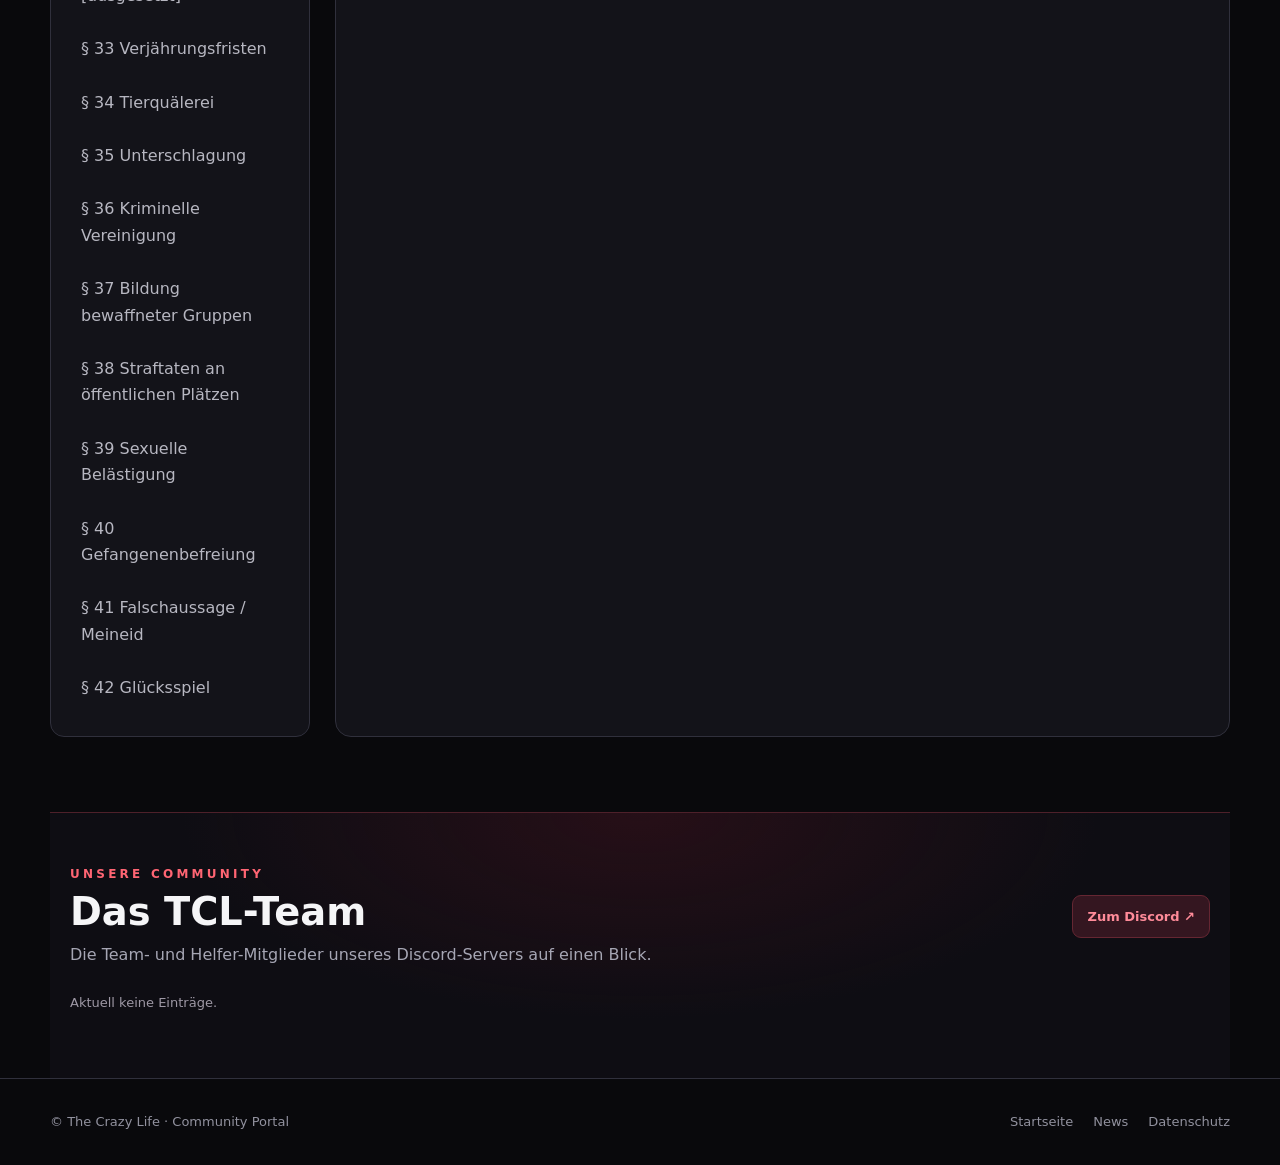
==== commit c4efe50c: "Add files via upload" ====
--- a/gesetze.html
+++ b/gesetze.html
@@ -1 +1 @@
-<!doctype html><html lang="de"><head><meta charset="utf-8"><meta name="viewport" content="width=device-width,initial-scale=1"><title>Gesetzbücher | TCL</title><meta name="description" content="Regelwerk und Wiki für The Crazy Life."><link rel="icon" href="assets/tcl-logo.png"><link rel="stylesheet" href="style.css?v=20261015-team-1"></head><body><header class="topbar"><div class="container header-inner"><a class="brand" href="index.html"><img src="assets/tcl-logo.png" alt="TCL Logo"><span>THE CRAZY LIFE<small>COMMUNITY PORTAL</small></span></a><nav class="nav" id="nav" aria-label="Hauptnavigation"><a href="index.html">Startseite</a><a href="regelwerk.html">Regelwerk & Wiki</a><a class="active" href="gesetze.html">Gesetzbücher</a><a href="news.html">News & Changelogs</a></nav><a class="discord" href="https://discord.gg/RqWHQWPMZW" target="_blank" rel="noopener">Discord beitreten ↗</a><button id="menu-toggle" class="hamburger" aria-label="Menü öffnen" aria-expanded="false">☰</button></div></header><main class="container"><section class="page-head"><div class="eyebrow">Gesetzgebung · The Crazy Life</div><h1>Gesetzbücher</h1><p>Alle vier Gesetzbücher aus euren Dokumenten. Wähle ein Gesetz, suche nach Begriffen und öffne einzelne Paragraphen.</p></section><div class="law-tabs" id="law-tabs"></div><section class="layout"><aside class="sidebar"><h3>Paragraphen</h3><label for="law-search" class="muted" style="font-size:13px">Gesetz durchsuchen</label><input class="search" id="law-search" type="search" placeholder="z. B. Diebstahl, Waffen …"><div id="law-list"></div></aside><article class="content-panel" id="law-content" aria-live="polite"></article></section><section class="team-area" aria-labelledby="team-heading"><div class="container"><div class="team-head"><div><div class="eyebrow">Unsere Community</div><h2 id="team-heading">Das TCL-Team</h2><p>Die Team- und Helfer-Mitglieder unseres Discord-Servers auf einen Blick.</p></div><a class="team-join" href="https://discord.gg/RqWHQWPMZW" target="_blank" rel="noopener">Zum Discord ↗</a></div><div class="team-groups" id="discord-team-roster" aria-live="polite"></div></div></section></main><footer class="footer"><div class="container footer-inner"><span>© The Crazy Life · Community Portal</span><div class="footer-links"><a href="index.html">Startseite</a><a href="news.html">News</a><a href="https://thecrazylifeserver.github.io/tcl-legal/privacy.html">Datenschutz</a></div></div></footer><script src="gesetze-data.js"></script><script src="gesetze.js"></script><script src="app.js"></script><script src="team.js?v=20261015-1" defer></script></body></html>+<!doctype html><html lang="de"><head><meta charset="utf-8"><meta name="viewport" content="width=device-width,initial-scale=1"><title>Gesetzbücher | TCL</title><meta name="description" content="Regelwerk und Wiki für The Crazy Life."><link rel="icon" href="assets/tcl-logo.png"><link rel="stylesheet" href="style.css?v=20261015-ranks-1"></head><body><header class="topbar"><div class="container header-inner"><a class="brand" href="index.html"><img src="assets/tcl-logo.png" alt="TCL Logo"><span>THE CRAZY LIFE<small>COMMUNITY PORTAL</small></span></a><nav class="nav" id="nav" aria-label="Hauptnavigation"><a href="index.html">Startseite</a><a href="regelwerk.html">Regelwerk & Wiki</a><a class="active" href="gesetze.html">Gesetzbücher</a><a href="news.html">News & Changelogs</a></nav><a class="discord" href="https://discord.gg/RqWHQWPMZW" target="_blank" rel="noopener">Discord beitreten ↗</a><button id="menu-toggle" class="hamburger" aria-label="Menü öffnen" aria-expanded="false">☰</button></div></header><main class="container"><section class="page-head"><div class="eyebrow">Gesetzgebung · The Crazy Life</div><h1>Gesetzbücher</h1><p>Alle vier Gesetzbücher aus euren Dokumenten. Wähle ein Gesetz, suche nach Begriffen und öffne einzelne Paragraphen.</p></section><div class="law-tabs" id="law-tabs"></div><section class="layout"><aside class="sidebar"><h3>Paragraphen</h3><label for="law-search" class="muted" style="font-size:13px">Gesetz durchsuchen</label><input class="search" id="law-search" type="search" placeholder="z. B. Diebstahl, Waffen …"><div id="law-list"></div></aside><article class="content-panel" id="law-content" aria-live="polite"></article></section><section class="team-area" aria-labelledby="team-heading"><div class="container"><div class="team-head"><div><div class="eyebrow">Unsere Community</div><h2 id="team-heading">Das TCL-Team</h2><p>Die Team- und Helfer-Mitglieder unseres Discord-Servers auf einen Blick.</p></div><a class="team-join" href="https://discord.gg/RqWHQWPMZW" target="_blank" rel="noopener">Zum Discord ↗</a></div><div class="team-groups" id="discord-team-roster" aria-live="polite"></div></div></section></main><footer class="footer"><div class="container footer-inner"><span>© The Crazy Life · Community Portal</span><div class="footer-links"><a href="index.html">Startseite</a><a href="news.html">News</a><a href="https://thecrazylifeserver.github.io/tcl-legal/privacy.html">Datenschutz</a></div></div></footer><script src="gesetze-data.js"></script><script src="gesetze.js"></script><script src="app.js"></script><script src="team.js?v=20261015-ranks-1" defer></script></body></html>
--- a/style.css
+++ b/style.css
@@ -38,3 +38,11 @@
 .team-empty{font-size:13px;color:#9e98a5;margin:0}
 @media(max-width:830px){.team-groups{grid-template-columns:1fr}}
 @media(max-width:520px){.team-people{grid-template-columns:1fr}.team-area{padding:37px 0 48px}}
+
+/* TCL Teamränge: einzelne Ranggruppen, responsiv */
+.team-groups{grid-template-columns:repeat(2,minmax(0,1fr));align-items:start}
+.team-rank-group:first-child{border-color:#97743b;background:linear-gradient(160deg,#2a211e,#141117)}
+.team-rank-group:first-child .team-group-title{color:#f4ca7b}
+.team-rank-group .team-people{display:grid;grid-template-columns:repeat(2,minmax(0,1fr));gap:10px}
+@media(max-width:1100px){.team-rank-group .team-people{grid-template-columns:1fr}}
+@media(max-width:830px){.team-groups{grid-template-columns:1fr}}
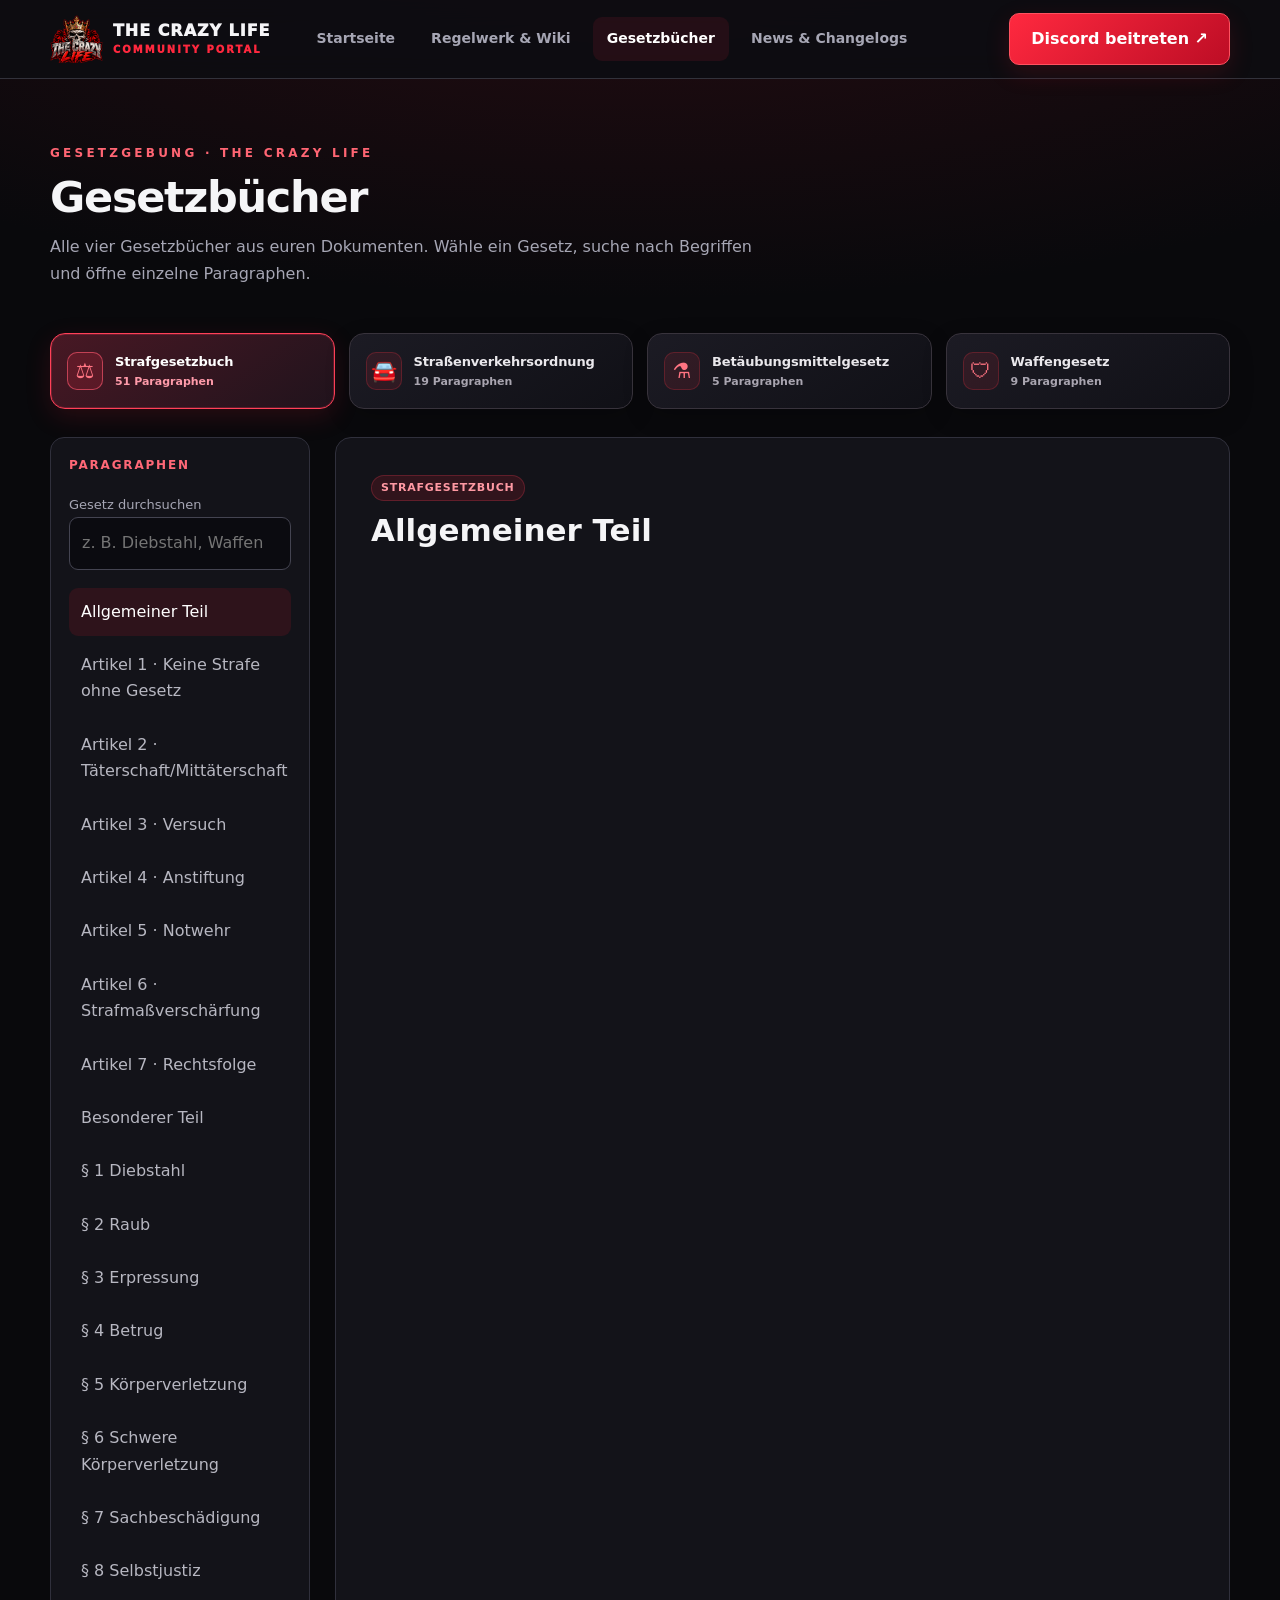
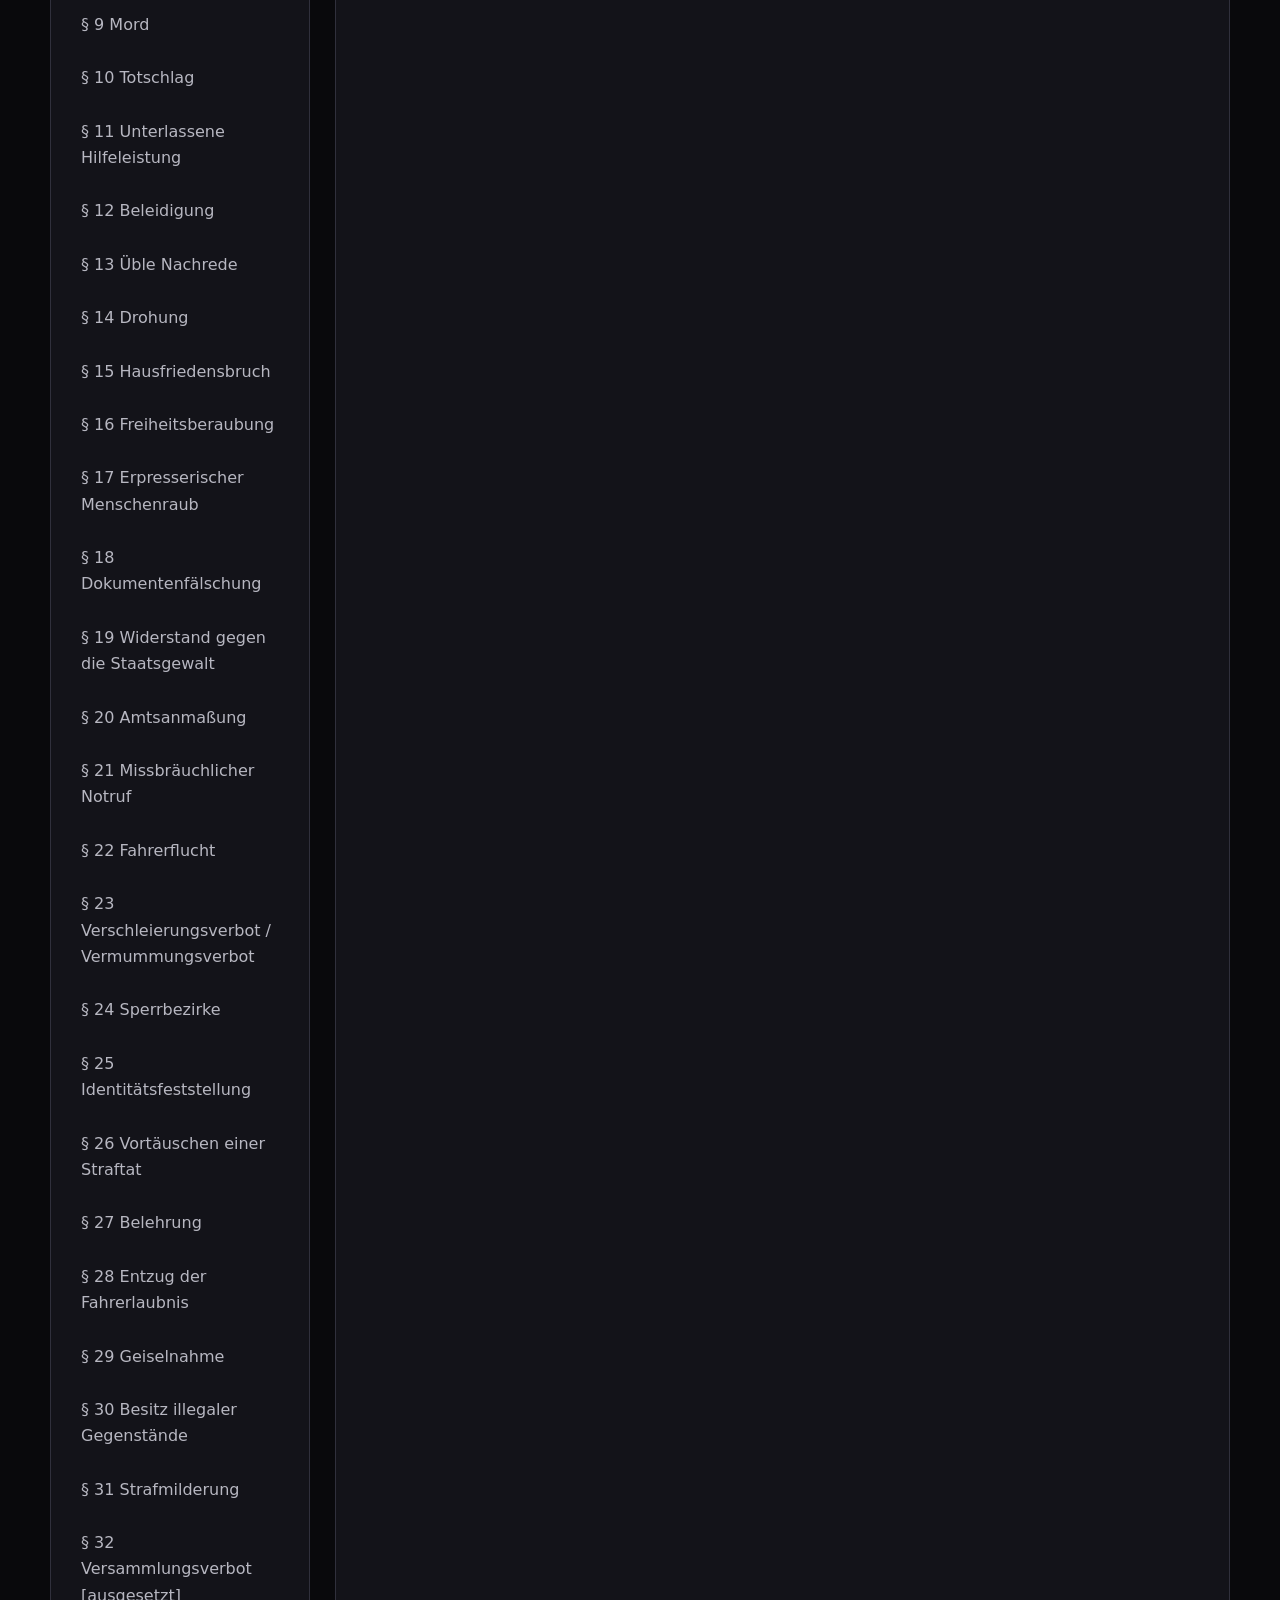
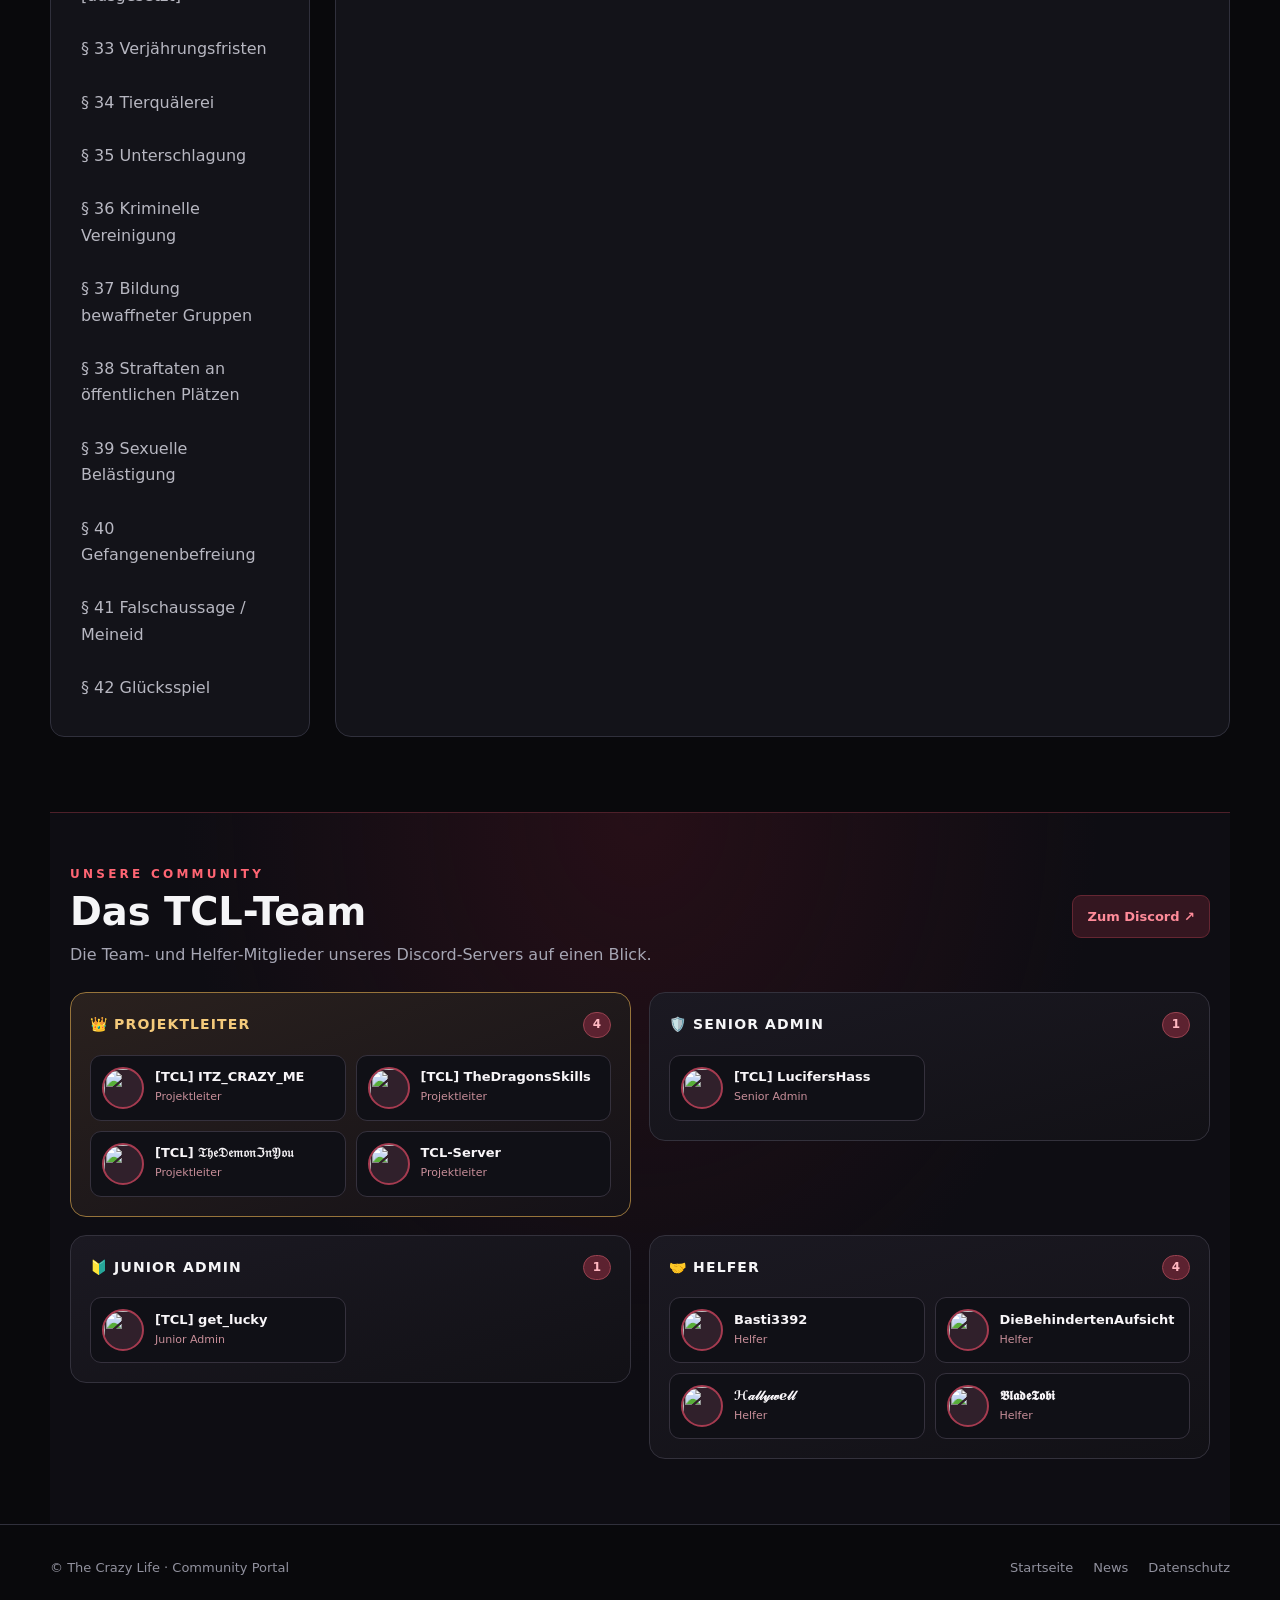
==== commit 095aafb0: "Add files via upload" ====
--- a/gesetze.html
+++ b/gesetze.html
@@ -1 +1 @@
-<!doctype html><html lang="de"><head><meta charset="utf-8"><meta name="viewport" content="width=device-width,initial-scale=1"><title>Gesetzbücher | TCL</title><meta name="description" content="Regelwerk und Wiki für The Crazy Life."><link rel="icon" href="assets/tcl-logo.png"><link rel="stylesheet" href="style.css?v=20261015-ranks-1"></head><body><header class="topbar"><div class="container header-inner"><a class="brand" href="index.html"><img src="assets/tcl-logo.png" alt="TCL Logo"><span>THE CRAZY LIFE<small>COMMUNITY PORTAL</small></span></a><nav class="nav" id="nav" aria-label="Hauptnavigation"><a href="index.html">Startseite</a><a href="regelwerk.html">Regelwerk & Wiki</a><a class="active" href="gesetze.html">Gesetzbücher</a><a href="news.html">News & Changelogs</a></nav><a class="discord" href="https://discord.gg/RqWHQWPMZW" target="_blank" rel="noopener">Discord beitreten ↗</a><button id="menu-toggle" class="hamburger" aria-label="Menü öffnen" aria-expanded="false">☰</button></div></header><main class="container"><section class="page-head"><div class="eyebrow">Gesetzgebung · The Crazy Life</div><h1>Gesetzbücher</h1><p>Alle vier Gesetzbücher aus euren Dokumenten. Wähle ein Gesetz, suche nach Begriffen und öffne einzelne Paragraphen.</p></section><div class="law-tabs" id="law-tabs"></div><section class="layout"><aside class="sidebar"><h3>Paragraphen</h3><label for="law-search" class="muted" style="font-size:13px">Gesetz durchsuchen</label><input class="search" id="law-search" type="search" placeholder="z. B. Diebstahl, Waffen …"><div id="law-list"></div></aside><article class="content-panel" id="law-content" aria-live="polite"></article></section><section class="team-area" aria-labelledby="team-heading"><div class="container"><div class="team-head"><div><div class="eyebrow">Unsere Community</div><h2 id="team-heading">Das TCL-Team</h2><p>Die Team- und Helfer-Mitglieder unseres Discord-Servers auf einen Blick.</p></div><a class="team-join" href="https://discord.gg/RqWHQWPMZW" target="_blank" rel="noopener">Zum Discord ↗</a></div><div class="team-groups" id="discord-team-roster" aria-live="polite"></div></div></section></main><footer class="footer"><div class="container footer-inner"><span>© The Crazy Life · Community Portal</span><div class="footer-links"><a href="index.html">Startseite</a><a href="news.html">News</a><a href="https://thecrazylifeserver.github.io/tcl-legal/privacy.html">Datenschutz</a></div></div></footer><script src="gesetze-data.js"></script><script src="gesetze.js"></script><script src="app.js"></script><script src="team.js?v=20261015-ranks-1" defer></script></body></html>+<!doctype html><html lang="de"><head><meta charset="utf-8"><meta name="viewport" content="width=device-width,initial-scale=1"><title>Gesetzbücher | TCL</title><meta name="description" content="Regelwerk und Wiki für The Crazy Life."><link rel="icon" href="assets/tcl-logo.png"><link rel="stylesheet" href="style.css?v=20261015-teamfix-3"></head><body><header class="topbar"><div class="container header-inner"><a class="brand" href="index.html"><img src="assets/tcl-logo.png" alt="TCL Logo"><span>THE CRAZY LIFE<small>COMMUNITY PORTAL</small></span></a><nav class="nav" id="nav" aria-label="Hauptnavigation"><a href="index.html">Startseite</a><a href="regelwerk.html">Regelwerk & Wiki</a><a class="active" href="gesetze.html">Gesetzbücher</a><a href="news.html">News & Changelogs</a></nav><a class="discord" href="https://discord.gg/RqWHQWPMZW" target="_blank" rel="noopener">Discord beitreten ↗</a><button id="menu-toggle" class="hamburger" aria-label="Menü öffnen" aria-expanded="false">☰</button></div></header><main class="container"><section class="page-head"><div class="eyebrow">Gesetzgebung · The Crazy Life</div><h1>Gesetzbücher</h1><p>Alle vier Gesetzbücher aus euren Dokumenten. Wähle ein Gesetz, suche nach Begriffen und öffne einzelne Paragraphen.</p></section><div class="law-tabs" id="law-tabs"></div><section class="layout"><aside class="sidebar"><h3>Paragraphen</h3><label for="law-search" class="muted" style="font-size:13px">Gesetz durchsuchen</label><input class="search" id="law-search" type="search" placeholder="z. B. Diebstahl, Waffen …"><div id="law-list"></div></aside><article class="content-panel" id="law-content" aria-live="polite"></article></section><section class="team-area" aria-labelledby="team-heading"><div class="container"><div class="team-head"><div><div class="eyebrow">Unsere Community</div><h2 id="team-heading">Das TCL-Team</h2><p>Die Team- und Helfer-Mitglieder unseres Discord-Servers auf einen Blick.</p></div><a class="team-join" href="https://discord.gg/RqWHQWPMZW" target="_blank" rel="noopener">Zum Discord ↗</a></div><div class="team-groups" id="discord-team-roster" aria-live="polite"></div></div></section></main><footer class="footer"><div class="container footer-inner"><span>© The Crazy Life · Community Portal</span><div class="footer-links"><a href="index.html">Startseite</a><a href="news.html">News</a><a href="https://thecrazylifeserver.github.io/tcl-legal/privacy.html">Datenschutz</a></div></div></footer><script src="gesetze-data.js"></script><script src="gesetze.js"></script><script src="app.js"></script><script src="team.js?v=20261015-teamfix-3" defer></script></body></html>
